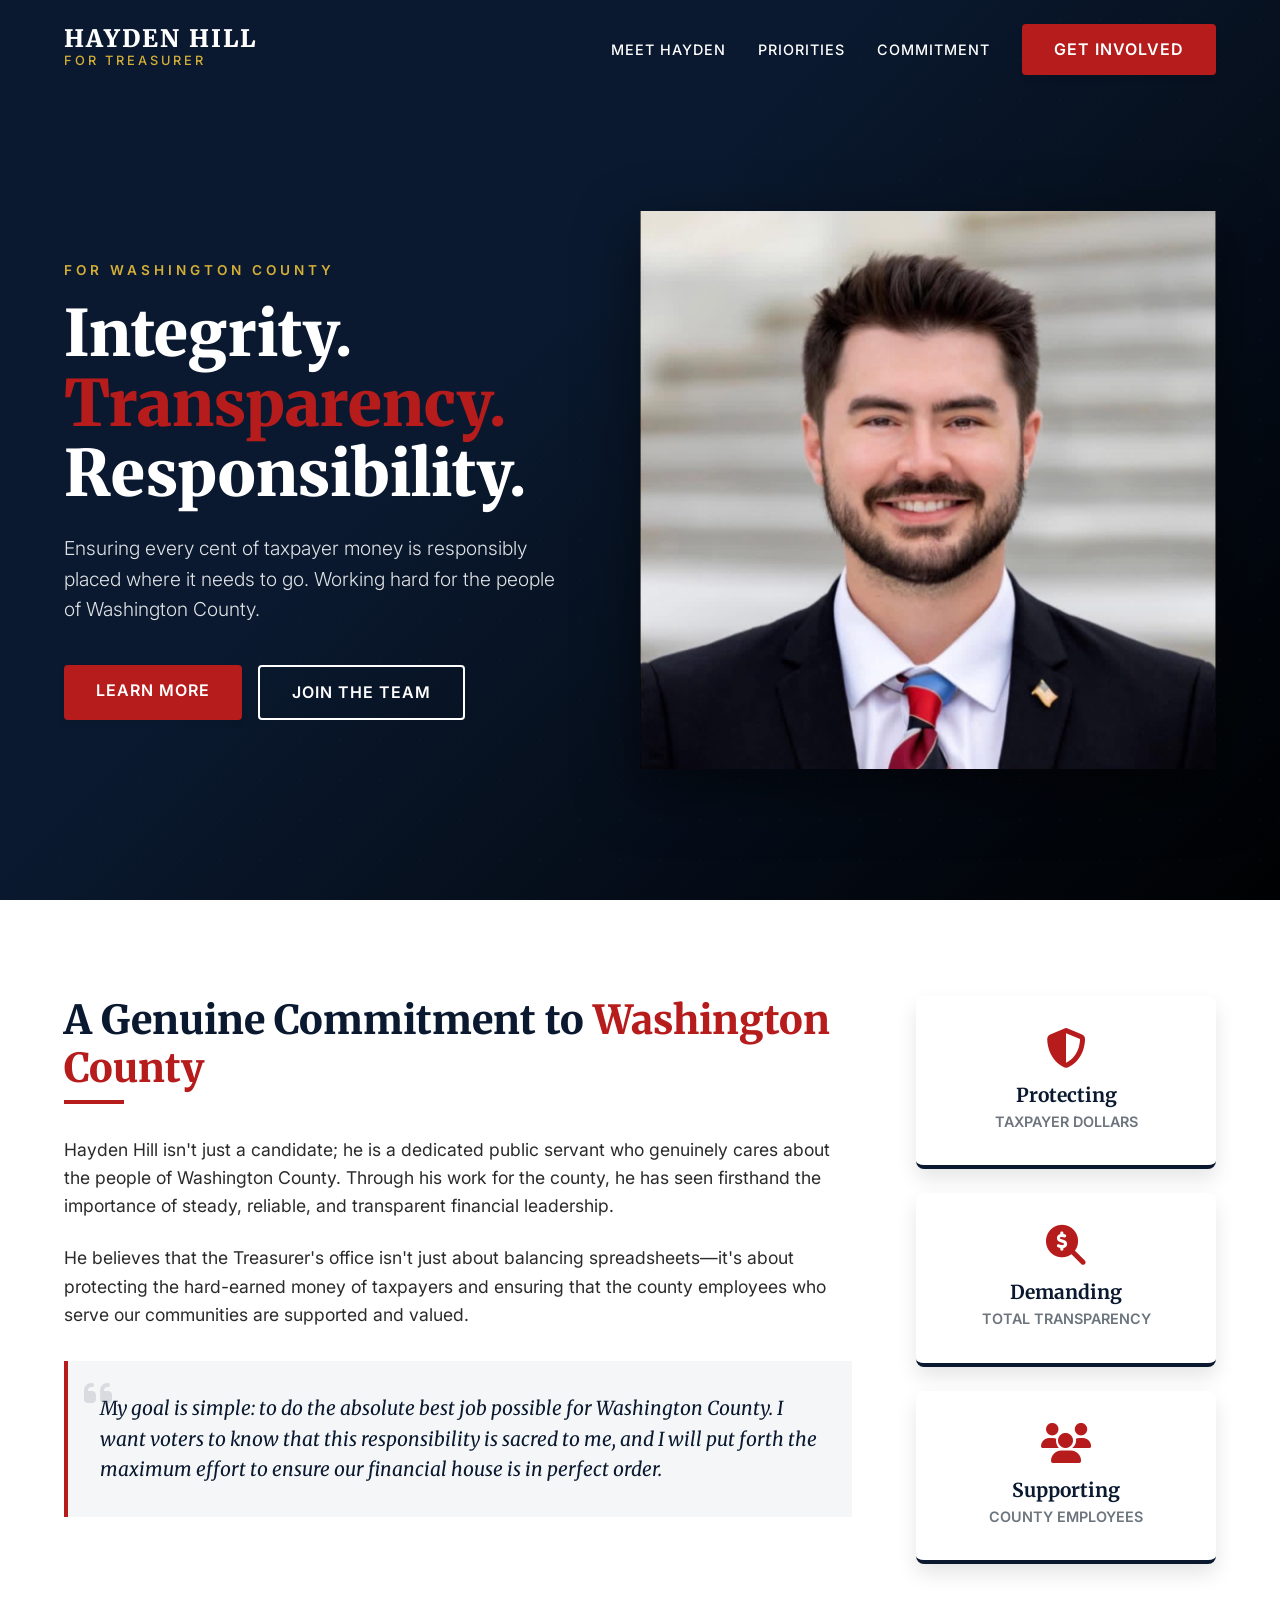
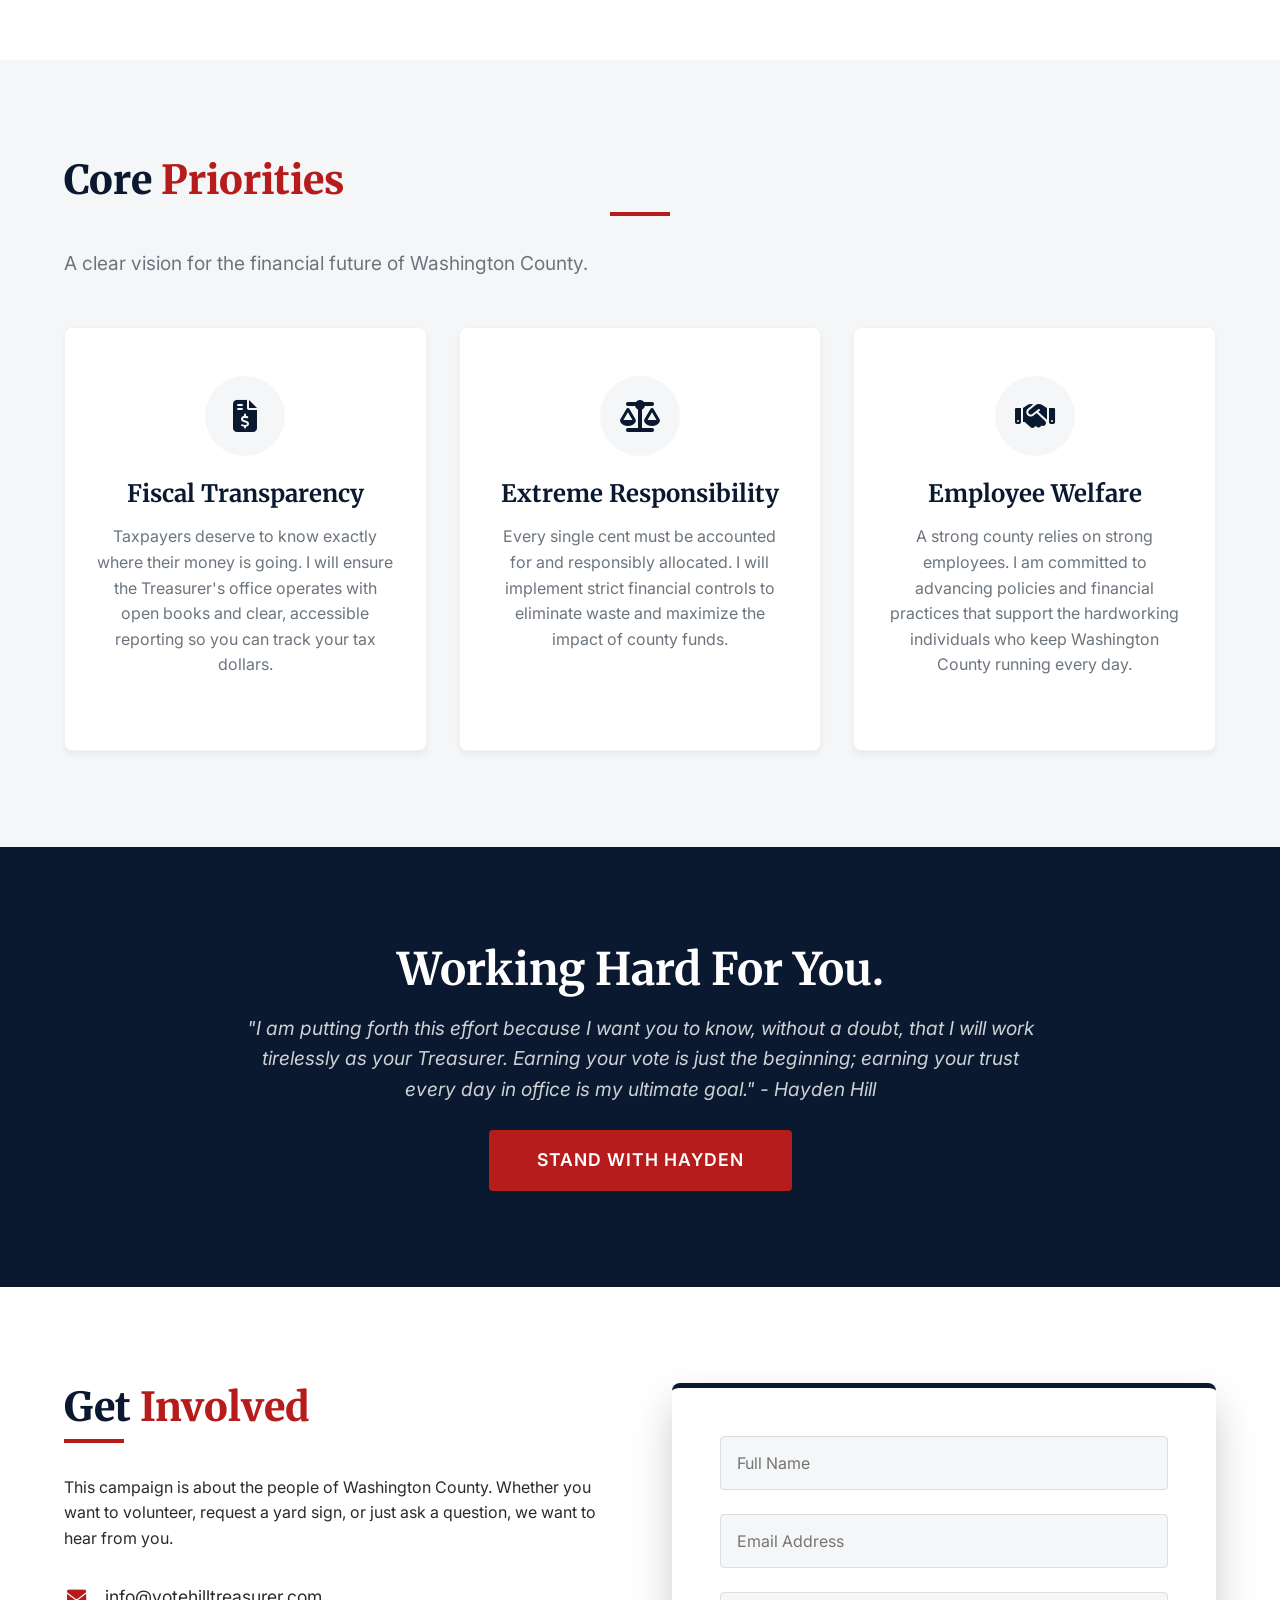
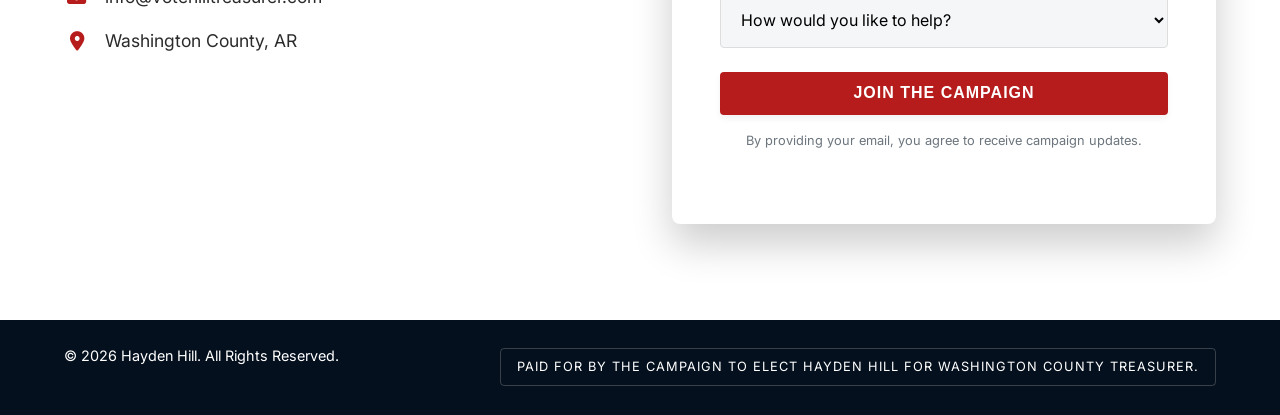
==== Website/index.html @ b83bb765 "Update contents and organize workspace" ====
<!DOCTYPE html>
<html lang="en">
<head>
    <meta charset="UTF-8">
    <meta name="viewport" content="width=device-width, initial-scale=1.0">
    <title>Hayden Hill | For Washington County Treasurer</title>
    <meta name="description" content="Hayden Hill for Washington County Arkansas Treasurer. Committed to Fiscal Transparency, Employee Welfare, and Taxpayer Responsibility.">
    
    <!-- Google Fonts -->
    <link rel="preconnect" href="https://fonts.googleapis.com">
    <link rel="preconnect" href="https://fonts.gstatic.com" crossorigin>
    <link href="https://fonts.googleapis.com/css2?family=Merriweather:wght@300;400;700;900&family=Inter:wght@300;400;500;600;700&display=swap" rel="stylesheet">
    
    <!-- Font Awesome for Icons -->
    <link rel="stylesheet" href="https://cdnjs.cloudflare.com/ajax/libs/font-awesome/6.4.0/css/all.min.css">
    
    <link rel="stylesheet" href="style.css">
</head>
<body>

    <!-- Preloader -->
    <div class="preloader">
        <div class="spinner"></div>
    </div>

    <!-- Navigation -->
    <nav id="navbar">
        <div class="container nav-container">
            <a href="#" class="logo">
                <span class="logo-name">HAYDEN HILL</span>
                <span class="logo-title">FOR TREASURER</span>
            </a>
            <div class="hamburger">
                <i class="fas fa-bars"></i>
            </div>
            <ul class="nav-links">
                <li><a href="#about" class="nav-link">Meet Hayden</a></li>
                <li><a href="#priorities" class="nav-link">Priorities</a></li>
                <li><a href="#commitment" class="nav-link">Commitment</a></li>
                <li><a href="#contact" class="btn btn-primary nav-btn">Get Involved</a></li>
            </ul>
        </div>
    </nav>

    <!-- Hero Section -->
    <header id="hero">
        <div class="hero-overlay"></div>
        <div class="container hero-container">
            <div class="hero-content" data-animate="fade-up">
                <p class="hero-subtitle">FOR WASHINGTON COUNTY</p>
                <h1 class="hero-title">Integrity.<br><span class="highlight">Transparency.</span><br>Responsibility.</h1>
                <p class="hero-text">Ensuring every cent of taxpayer money is responsibly placed where it needs to go. Working hard for the people of Washington County.</p>
                <div class="hero-buttons">
                    <a href="#about" class="btn btn-primary">Learn More</a>
                    <a href="#contact" class="btn btn-outline">Join the Team</a>
                </div>
            </div>
            <div class="hero-image-container" data-animate="fade-left">
                <div class="image-accent"></div>
                <img src="HeroShot.JPG" alt="Hayden Hill" class="hero-image">
            </div>
        </div>
    </header>

    <!-- About Section -->
    <section id="about" class="section">
        <div class="container about-container">
            <div class="about-text" data-animate="fade-right">
                <h2 class="section-title">A Genuine Commitment to <span class="highlight-red">Washington County</span></h2>
                <div class="title-underline"></div>
                <p>Hayden Hill isn't just a candidate; he is a dedicated public servant who genuinely cares about the people of Washington County. Through his work for the county, he has seen firsthand the importance of steady, reliable, and transparent financial leadership.</p>
                <p>He believes that the Treasurer's office isn't just about balancing spreadsheets—it's about protecting the hard-earned money of taxpayers and ensuring that the county employees who serve our communities are supported and valued.</p>
                <div class="about-quote">
                    <i class="fas fa-quote-left"></i>
                    <blockquote>My goal is simple: to do the absolute best job possible for Washington County. I want voters to know that this responsibility is sacred to me, and I will put forth the maximum effort to ensure our financial house is in perfect order.</blockquote>
                </div>
            </div>
            <div class="about-stats" data-animate="fade-up">
                <div class="stat-box">
                    <i class="fas fa-shield-alt"></i>
                    <h3>Protecting</h3>
                    <p>Taxpayer Dollars</p>
                </div>
                <div class="stat-box">
                    <i class="fas fa-search-dollar"></i>
                    <h3>Demanding</h3>
                    <p>Total Transparency</p>
                </div>
                <div class="stat-box">
                    <i class="fas fa-users"></i>
                    <h3>Supporting</h3>
                    <p>County Employees</p>
                </div>
            </div>
        </div>
    </section>

    <!-- Priorities Section -->
    <section id="priorities" class="section bg-light">
        <div class="container">
            <div class="section-header" data-animate="fade-up">
                <h2 class="section-title">Core <span class="highlight-red">Priorities</span></h2>
                <div class="title-underline center"></div>
                <p class="section-subtitle">A clear vision for the financial future of Washington County.</p>
            </div>
            
            <div class="cards-container">
                <div class="card" data-animate="fade-up" data-delay="0.1s">
                    <div class="card-icon">
                        <i class="fas fa-file-invoice-dollar"></i>
                    </div>
                    <h3>Fiscal Transparency</h3>
                    <p>Taxpayers deserve to know exactly where their money is going. I will ensure the Treasurer's office operates with open books and clear, accessible reporting so you can track your tax dollars.</p>
                </div>
                
                <div class="card" data-animate="fade-up" data-delay="0.2s">
                    <div class="card-icon">
                        <i class="fas fa-balance-scale"></i>
                    </div>
                    <h3>Extreme Responsibility</h3>
                    <p>Every single cent must be accounted for and responsibly allocated. I will implement strict financial controls to eliminate waste and maximize the impact of county funds.</p>
                </div>
                
                <div class="card" data-animate="fade-up" data-delay="0.3s">
                    <div class="card-icon">
                        <i class="fas fa-handshake"></i>
                    </div>
                    <h3>Employee Welfare</h3>
                    <p>A strong county relies on strong employees. I am committed to advancing policies and financial practices that support the hardworking individuals who keep Washington County running every day.</p>
                </div>
            </div>
        </div>
    </section>

    <!-- Commitment CTA Section -->
    <section id="commitment" class="section bg-dark">
        <div class="container text-center" data-animate="fade-up">
            <h2 class="title-white">Working Hard For You.</h2>
            <p class="text-white-light max-w-800">"I am putting forth this effort because I want you to know, without a doubt, that I will work tirelessly as your Treasurer. Earning your vote is just the beginning; earning your trust every day in office is my ultimate goal." - Hayden Hill</p>
            <br>
            <a href="#contact" class="btn btn-primary btn-large">Stand With Hayden</a>
        </div>
    </section>

    <!-- Contact/Get Involved Section -->
    <section id="contact" class="section">
        <div class="container contact-container">
            <div class="contact-info" data-animate="fade-right">
                <h2 class="section-title">Get <span class="highlight-red">Involved</span></h2>
                <div class="title-underline"></div>
                <p>This campaign is about the people of Washington County. Whether you want to volunteer, request a yard sign, or just ask a question, we want to hear from you.</p>
                
                <div class="contact-details">
                    <div class="contact-item">
                        <i class="fas fa-envelope"></i>
                        <span>info@votehilltreasurer.com</span>
                    </div>
                    <div class="contact-item">
                        <i class="fas fa-map-marker-alt"></i>
                        <span>Washington County, AR</span>
                    </div>
                </div>
                

            </div>
            
            <div class="contact-form-container" data-animate="fade-left">
                <form class="contact-form">
                    <div class="form-group">
                        <input type="text" id="name" placeholder="Full Name" required>
                    </div>
                    <div class="form-group">
                        <input type="email" id="email" placeholder="Email Address" required>
                    </div>
                    <div class="form-group">
                        <select id="interest" required>
                            <option value="" disabled selected>How would you like to help?</option>
                            <option value="volunteer">I want to volunteer</option>
                            <option value="yardsign">I want a yard sign</option>
                            <option value="updates">Just send me updates</option>
                            <option value="other">Other</option>
                        </select>
                    </div>
                    <button type="submit" class="btn btn-primary btn-block">Join the Campaign</button>
                    <p class="form-disclaimer">By providing your email, you agree to receive campaign updates.</p>
                </form>
            </div>
        </div>
    </section>

    <!-- Footer -->
    <footer>
        <div class="footer-bottom">
            <div class="container footer-flex">
                <p>&copy; 2026 Hayden Hill. All Rights Reserved.</p>
                <div class="paid-for">
                    Paid for by the campaign to elect Hayden Hill for Washington County Treasurer.
                </div>
            </div>
        </div>
    </footer>

    <script src="script.js"></script>
</body>
</html>
---- Website/style.css ----
/* ---- CSS VARIABLES ---- */
:root {
    --primary-blue: #0A192F;
    --primary-blue-light: #153C6E;
    --primary-red: #B71C1C;
    --primary-red-light: #D32F2F;
    --accent-gold: #D4AF37;
    
    --text-dark: #2B2B2B;
    --text-light: #F8F9FA;
    --text-muted: #6C757D;
    
    --bg-white: #FFFFFF;
    --bg-light: #F4F6F8;
    --bg-dark: #0A192F;
    
    --font-heading: 'Merriweather', serif;
    --font-body: 'Inter', sans-serif;
    
    --transition: all 0.3s cubic-bezier(0.25, 0.8, 0.25, 1);
    --shadow-sm: 0 4px 6px rgba(0, 0, 0, 0.05);
    --shadow-md: 0 10px 20px rgba(0, 0, 0, 0.1);
    --shadow-lg: 0 20px 40px rgba(0, 0, 0, 0.2);
}

/* ---- RESET & GLOBAL ---- */
* {
    margin: 0;
    padding: 0;
    box-sizing: border-box;
}

html {
    scroll-behavior: smooth;
    font-size: 16px;
}

body {
    font-family: var(--font-body);
    font-weight: 400;
    color: var(--text-dark);
    line-height: 1.6;
    background-color: var(--bg-white);
    overflow-x: hidden;
}

h1, h2, h3, h4, h5, h6 {
    font-family: var(--font-heading);
    color: var(--primary-blue);
    line-height: 1.2;
    margin-bottom: 1rem;
}

p {
    margin-bottom: 1.5rem;
}

a {
    text-decoration: none;
    color: var(--primary-blue);
    transition: var(--transition);
}

ul {
    list-style: none;
}

/* ---- UTILITIES ---- */
.container {
    width: 90%;
    max-width: 1200px;
    margin: 0 auto;
}

.section {
    padding: 6rem 0;
}

.text-center {
    text-align: center;
}

.bg-light {
    background-color: var(--bg-light);
}

.bg-dark {
    background-color: var(--bg-dark);
    color: var(--text-light);
}

.bg-dark h2 {
    color: var(--text-light);
}

.highlight {
    color: var(--primary-red);
}

.highlight-red {
    color: var(--primary-red);
}

.title-white {
    color: var(--bg-white) !important;
    font-size: 2.8rem;
}

.text-white-light {
    color: rgba(255, 255, 255, 0.8);
    font-size: 1.2rem;
    font-style: italic;
    margin: 0 auto;
}

.max-w-800 {
    max-width: 800px;
}

.section-title {
    font-size: 2.5rem;
    font-weight: 800;
    margin-bottom: 0.5rem;
    position: relative;
    display: inline-block;
}

.section-subtitle {
    font-size: 1.2rem;
    color: var(--text-muted);
    margin-bottom: 3rem;
}

.title-underline {
    height: 4px;
    width: 60px;
    background-color: var(--primary-red);
    margin-bottom: 2rem;
}

.title-underline.center {
    margin: 0 auto 2rem auto;
}

/* ---- BUTTONS ---- */
.btn {
    display: inline-block;
    padding: 0.8rem 2rem;
    border-radius: 4px;
    font-weight: 600;
    font-size: 1rem;
    text-transform: uppercase;
    letter-spacing: 1px;
    cursor: pointer;
    border: none;
    transition: var(--transition);
}

.btn-primary {
    background-color: var(--primary-red);
    color: var(--bg-white);
    box-shadow: var(--shadow-sm);
}

.btn-primary:hover {
    background-color: var(--primary-red-light);
    transform: translateY(-2px);
    box-shadow: var(--shadow-md);
    color: var(--bg-white);
}

.btn-outline {
    background-color: transparent;
    color: var(--bg-white);
    border: 2px solid var(--bg-white);
}

.btn-outline:hover {
    background-color: var(--bg-white);
    color: var(--primary-blue);
}

.btn-large {
    padding: 1rem 3rem;
    font-size: 1.1rem;
}

.btn-block {
    display: block;
    width: 100%;
}

/* ---- PRELOADER ---- */
.preloader {
    position: fixed;
    top: 0;
    left: 0;
    width: 100%;
    height: 100%;
    background-color: var(--bg-white);
    display: flex;
    justify-content: center;
    align-items: center;
    z-index: 9999;
    transition: opacity 0.5s ease;
}

.spinner {
    width: 50px;
    height: 50px;
    border: 5px solid var(--bg-light);
    border-top-color: var(--primary-red);
    border-radius: 50%;
    animation: spin 1s linear infinite;
}

@keyframes spin {
    to { transform: rotate(360deg); }
}

/* ---- NAVIGATION ---- */
nav {
    position: fixed;
    top: 0;
    left: 0;
    width: 100%;
    z-index: 1000;
    padding: 1.5rem 0;
    transition: var(--transition);
}

nav.scrolled {
    background-color: rgba(255, 255, 255, 0.95);
    backdrop-filter: blur(10px);
    padding: 0.8rem 0;
    box-shadow: var(--shadow-sm);
}

.nav-container {
    display: flex;
    justify-content: space-between;
    align-items: center;
}

.logo {
    display: flex;
    flex-direction: column;
    z-index: 1001;
}

.logo-name {
    font-family: var(--font-heading);
    font-weight: 900;
    font-size: 1.5rem;
    color: var(--bg-white);
    letter-spacing: 2px;
    line-height: 1;
    transition: var(--transition);
}

.logo-title {
    font-family: var(--font-body);
    font-size: 0.8rem;
    font-weight: 500;
    color: var(--accent-gold);
    letter-spacing: 3px;
    text-transform: uppercase;
    transition: var(--transition);
}

nav.scrolled .logo-name { color: var(--primary-blue); }
nav.scrolled .logo-title { color: var(--primary-red); }

.nav-links {
    display: flex;
    align-items: center;
    gap: 2rem;
}

.nav-link {
    color: var(--bg-white);
    font-weight: 500;
    text-transform: uppercase;
    font-size: 0.9rem;
    letter-spacing: 1px;
    position: relative;
}

.nav-link::after {
    content: '';
    position: absolute;
    width: 0;
    height: 2px;
    bottom: -5px;
    left: 0;
    background-color: var(--accent-gold);
    transition: var(--transition);
}

.nav-link:hover::after { width: 100%; }

nav.scrolled .nav-link { color: var(--text-dark); }
nav.scrolled .nav-link::after { background-color: var(--primary-red); }
nav.scrolled .nav-link:hover { color: var(--primary-red); }

.hamburger {
    display: none;
    cursor: pointer;
    font-size: 1.5rem;
    color: var(--bg-white);
    z-index: 1001;
}

nav.scrolled .hamburger { color: var(--primary-blue); }

/* ---- HERO SECTION ---- */
#hero {
    height: 100vh;
    min-height: 600px;
    background-color: var(--primary-blue);
    position: relative;
    overflow: hidden;
    display: flex;
    align-items: center;
}

.hero-overlay {
    position: absolute;
    top: 0;
    left: 0;
    width: 100%;
    height: 100%;
    background: linear-gradient(135deg, var(--primary-blue) 40%, #000000 100%);
    opacity: 0.95;
    z-index: 1;
}

/* Subtle background pattern/texture */
.hero-overlay::after {
    content: '';
    position: absolute;
    top: 0;
    left: 0;
    width: 100%;
    height: 100%;
    background-image: radial-gradient(var(--primary-blue-light) 1px, transparent 1px);
    background-size: 40px 40px;
    opacity: 0.1;
}

.hero-container {
    position: relative;
    z-index: 2;
    display: flex;
    align-items: center;
    justify-content: space-between;
    height: 100%;
    padding-top: 80px;
}

.hero-content {
    flex: 1;
    max-width: 600px;
}

.hero-subtitle {
    color: var(--accent-gold);
    font-weight: 600;
    letter-spacing: 4px;
    font-size: 0.85rem;
    margin-bottom: 1rem;
    text-transform: uppercase;
}

.hero-title {
    color: var(--bg-white);
    font-size: 4rem;
    font-weight: 900;
    line-height: 1.1;
    margin-bottom: 1.5rem;
}

.hero-text {
    color: var(--text-light);
    font-size: 1.2rem;
    font-weight: 300;
    margin-bottom: 2.5rem;
    max-width: 500px;
    opacity: 0.9;
}

.hero-buttons {
    display: flex;
    gap: 1rem;
}

.hero-image-container {
    flex: 1;
    display: flex;
    justify-content: flex-end;
    position: relative;
}

.hero-image {
    max-width: 100%;
    height: auto;
    max-height: 80vh;
    object-fit: contain;
    filter: drop-shadow(0 20px 30px rgba(0,0,0,0.5));
    position: relative;
    z-index: 2;
}

.image-accent {
    position: absolute;
    bottom: 5%;
    right: 5%;
    width: 80%;
    height: 80%;
    background-color: var(--primary-red);
    z-index: 1;
    border-radius: 4px;
    transform: rotate(5deg);
    opacity: 0.8;
}

/* ---- ABOUT SECTION & STATS ---- */
.about-container {
    display: flex;
    flex-wrap: wrap;
    align-items: flex-start;
    gap: 4rem;
}

.about-text {
    flex: 1;
    min-width: 300px;
}

.about-text p {
    font-size: 1.1rem;
    color: var(--text-dark);
}

.about-quote {
    margin-top: 2rem;
    padding: 2rem;
    background-color: var(--bg-light);
    border-left: 4px solid var(--primary-red);
    position: relative;
}

.about-quote i {
    position: absolute;
    top: 1rem;
    left: 1rem;
    font-size: 2rem;
    color: var(--text-muted);
    opacity: 0.2;
}

.about-quote blockquote {
    font-family: var(--font-heading);
    font-size: 1.2rem;
    font-style: italic;
    color: var(--primary-blue);
    line-height: 1.6;
}

.about-stats {
    flex: 0 0 300px;
    display: flex;
    flex-direction: column;
    gap: 1.5rem;
}

.stat-box {
    background: var(--bg-white);
    padding: 2rem;
    border-radius: 8px;
    box-shadow: var(--shadow-md);
    text-align: center;
    border-bottom: 4px solid var(--primary-blue);
    transition: var(--transition);
}

.stat-box:hover {
    transform: translateY(-5px);
    box-shadow: var(--shadow-lg);
    border-bottom-color: var(--primary-red);
}

.stat-box i {
    font-size: 2.5rem;
    color: var(--primary-red);
    margin-bottom: 1rem;
}

.stat-box h3 {
    font-size: 1.2rem;
    margin-bottom: 0.2rem;
}

.stat-box p {
    margin: 0;
    color: var(--text-muted);
    font-size: 0.9rem;
    text-transform: uppercase;
    font-weight: 600;
}

/* ---- PRIORITIES SECTION ---- */
.cards-container {
    display: grid;
    grid-template-columns: repeat(auto-fit, minmax(300px, 1fr));
    gap: 2rem;
}

.card {
    background-color: var(--bg-white);
    padding: 3rem 2rem;
    border-radius: 8px;
    box-shadow: var(--shadow-sm);
    text-align: center;
    transition: var(--transition);
    border: 1px solid rgba(0,0,0,0.05);
}

.card:hover {
    transform: translateY(-10px);
    box-shadow: var(--shadow-lg);
}

.card-icon {
    width: 80px;
    height: 80px;
    background-color: var(--bg-light);
    border-radius: 50%;
    display: flex;
    justify-content: center;
    align-items: center;
    margin: 0 auto 1.5rem auto;
    transition: var(--transition);
}

.card:hover .card-icon {
    background-color: var(--primary-blue);
}

.card-icon i {
    font-size: 2rem;
    color: var(--primary-blue);
    transition: var(--transition);
}

.card:hover .card-icon i {
    color: var(--bg-white);
}

.card h3 {
    font-size: 1.5rem;
    margin-bottom: 1rem;
}

.card p {
    color: var(--text-muted);
}

/* ---- CONTACT SECTION ---- */
.contact-container {
    display: flex;
    flex-wrap: wrap;
    gap: 4rem;
}

.contact-info, .contact-form-container {
    flex: 1;
    min-width: 300px;
}

.contact-details {
    margin: 2rem 0;
}

.contact-item {
    display: flex;
    align-items: center;
    gap: 1rem;
    margin-bottom: 1rem;
    font-size: 1.1rem;
    color: var(--text-dark);
}

.contact-item i {
    color: var(--primary-red);
    font-size: 1.2rem;
    width: 25px;
    text-align: center;
}

.social-links {
    display: flex;
    gap: 1rem;
    margin-top: 2rem;
}

.social-icon {
    display: flex;
    align-items: center;
    justify-content: center;
    width: 45px;
    height: 45px;
    background-color: var(--bg-light);
    color: var(--primary-blue);
    border-radius: 50%;
    font-size: 1.2rem;
    transition: var(--transition);
}

.social-icon:hover {
    background-color: var(--primary-red);
    color: var(--bg-white);
    transform: translateY(-3px);
}

/* FORM */
.contact-form {
    background-color: var(--bg-white);
    padding: 3rem;
    border-radius: 8px;
    box-shadow: var(--shadow-lg);
    border-top: 5px solid var(--primary-blue);
}

.form-group {
    margin-bottom: 1.5rem;
}

.form-group input, 
.form-group select {
    width: 100%;
    padding: 1rem;
    border: 1px solid #ddd;
    border-radius: 4px;
    font-family: var(--font-body);
    font-size: 1rem;
    transition: var(--transition);
    background-color: var(--bg-light);
}

.form-group input:focus,
.form-group select:focus {
    outline: none;
    border-color: var(--primary-blue);
    background-color: var(--bg-white);
    box-shadow: 0 0 0 3px rgba(10, 25, 47, 0.1);
}

.form-disclaimer {
    margin-top: 1rem;
    font-size: 0.8rem;
    color: var(--text-muted);
    text-align: center;
}

/* ---- FOOTER ---- */
footer {
    background-color: var(--primary-blue);
    color: var(--bg-white);
}

.footer-bottom {
    background-color: #05101E;
    padding: 1.5rem 0;
    font-size: 0.9rem;
}

.footer-flex {
    display: flex;
    justify-content: space-between;
    align-items: center;
    flex-wrap: wrap;
    gap: 1rem;
}

.paid-for {
    border: 1px solid rgba(255,255,255,0.2);
    padding: 0.5rem 1rem;
    border-radius: 4px;
    font-size: 0.8rem;
    letter-spacing: 1px;
    text-transform: uppercase;
}

/* ---- ANIMATIONS ---- */
[data-animate] {
    opacity: 0;
    transition: all 0.8s cubic-bezier(0.25, 0.8, 0.25, 1);
}

[data-animate="fade-up"] { transform: translateY(50px); }
[data-animate="fade-left"] { transform: translateX(50px); }
[data-animate="fade-right"] { transform: translateX(-50px); }

[data-animate].is-visible {
    opacity: 1;
    transform: translate(0);
}

/* ---- RESPONSIVE DESIGN ---- */
@media (max-width: 992px) {
    #hero {
        height: auto;
        min-height: 100vh;
    }
    
    .hero-title { font-size: 3rem; }
    .hero-container {
        flex-direction: column-reverse; /* Usually for mobile text on bottom, but we have text on top */
        padding-top: 220px; /* Increased further to keep picture away from top gold text */
        padding-bottom: 10rem; /* Increased padding to push buttons further away from white transition */
        text-align: center;
    }
    
    .hero-content {
        margin-top: 2rem;
        display: flex;
        flex-direction: column;
        align-items: center;
    }
    
    .hero-buttons {
        justify-content: center;
    }
    
    .image-accent { display: none; }
    
    .hero-image-container {
        justify-content: center;
        max-height: 40vh;
    }
}

@media (max-width: 768px) {
    .hamburger { display: block; }
    
    .nav-links {
        position: fixed;
        top: 0;
        right: -100%;
        height: 100vh;
        width: 250px;
        background-color: var(--primary-blue);
        flex-direction: column;
        padding-top: 80px;
        transition: 0.4s;
        box-shadow: -5px 0 15px rgba(0,0,0,0.2);
    }
    
    .nav-links.active { right: 0; }
    
    .nav-link { color: var(--bg-white) !important; }
    
    .about-stats {
        flex: 1 1 100%;
        flex-direction: row;
        flex-wrap: wrap;
    }
    
    .stat-box { flex: 1 1 200px; padding: 1.5rem; }
    
    .hero-title { font-size: 2.2rem; }
    .hero-text { font-size: 1rem; margin-bottom: 2rem; }
    
    .section-title { font-size: 2rem; }
    .section-subtitle { margin-bottom: 2rem; }
    
    .about-container, .contact-container { gap: 2.5rem; }
    
    .cards-container { grid-template-columns: 1fr; }
    
    .footer-flex {
        flex-direction: column;
        text-align: center;
    }
}

@media (max-width: 480px) {
    .section { padding: 4rem 0; }
    .hero-buttons {
        flex-direction: column;
        width: 100%;
    }
    .hero-buttons .btn { width: 100%; text-align: center; margin-bottom: 1rem; }
    .contact-form { padding: 1.5rem; }
}
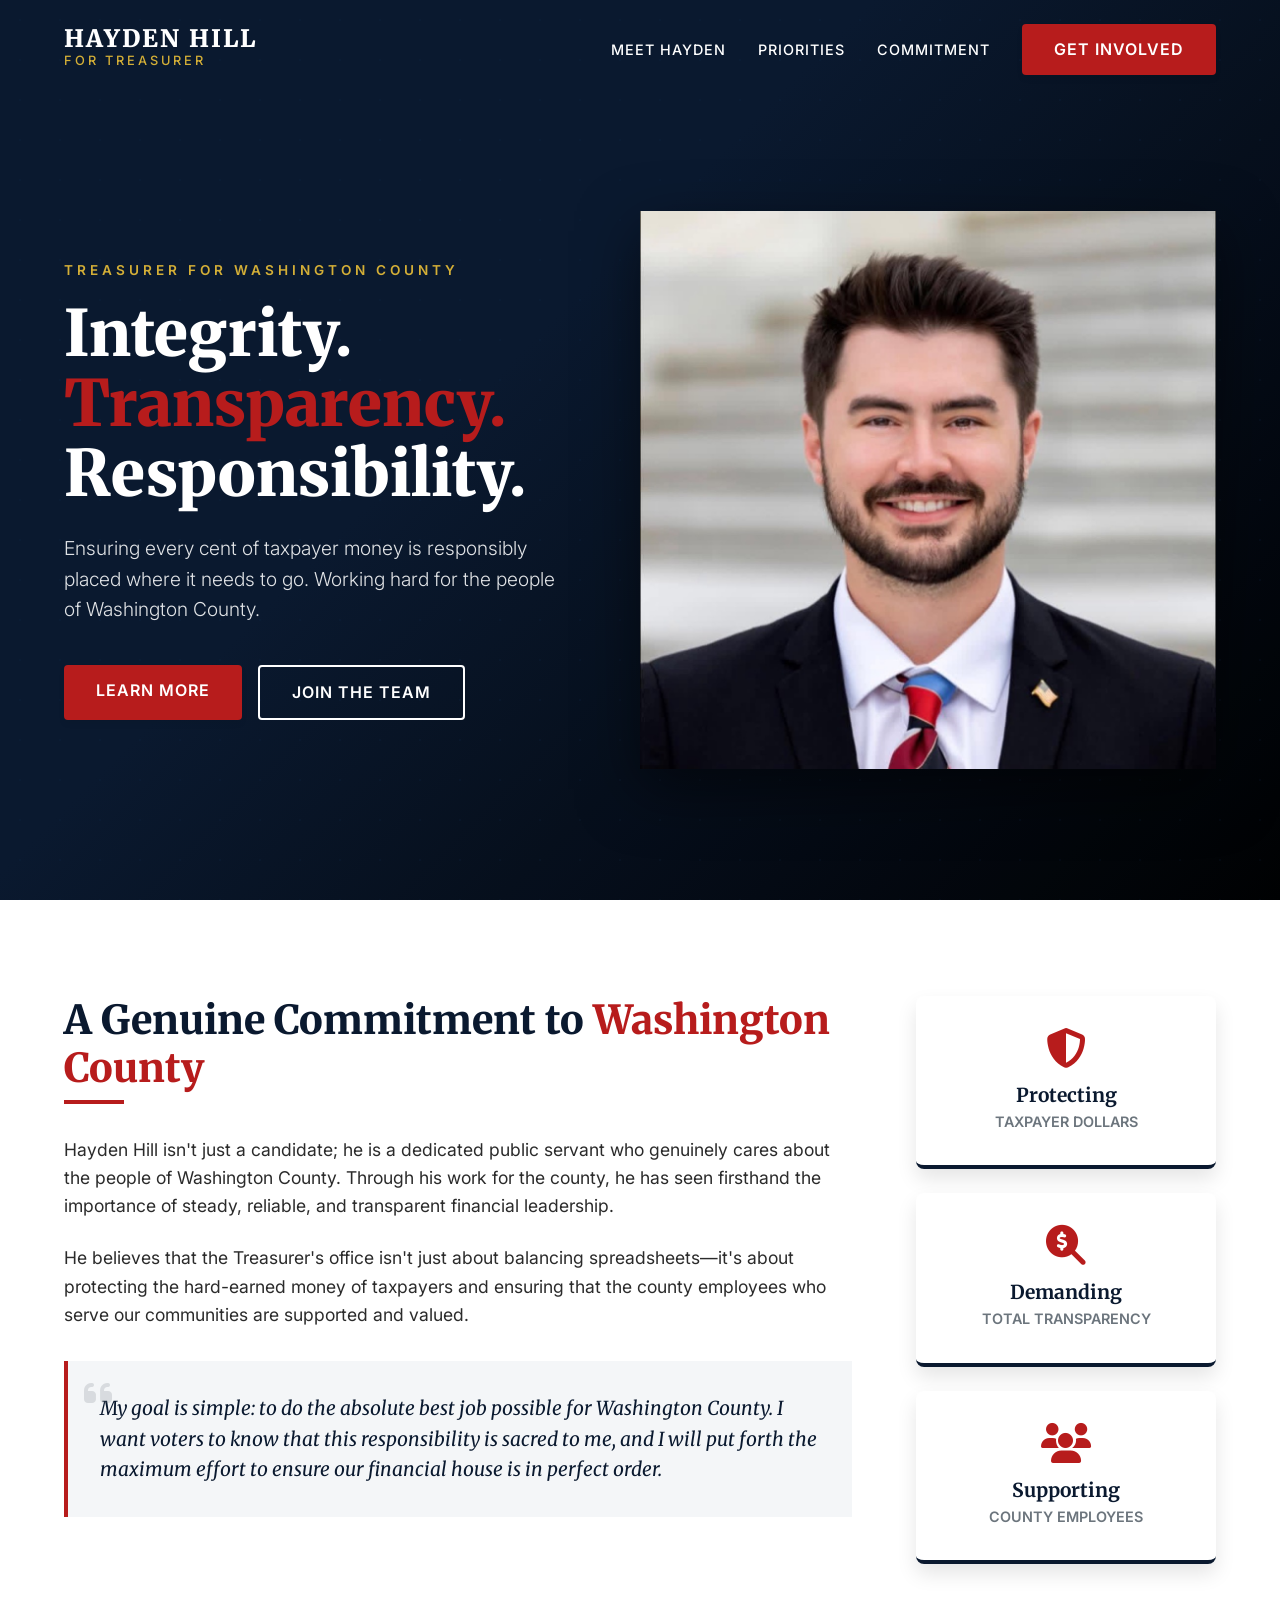
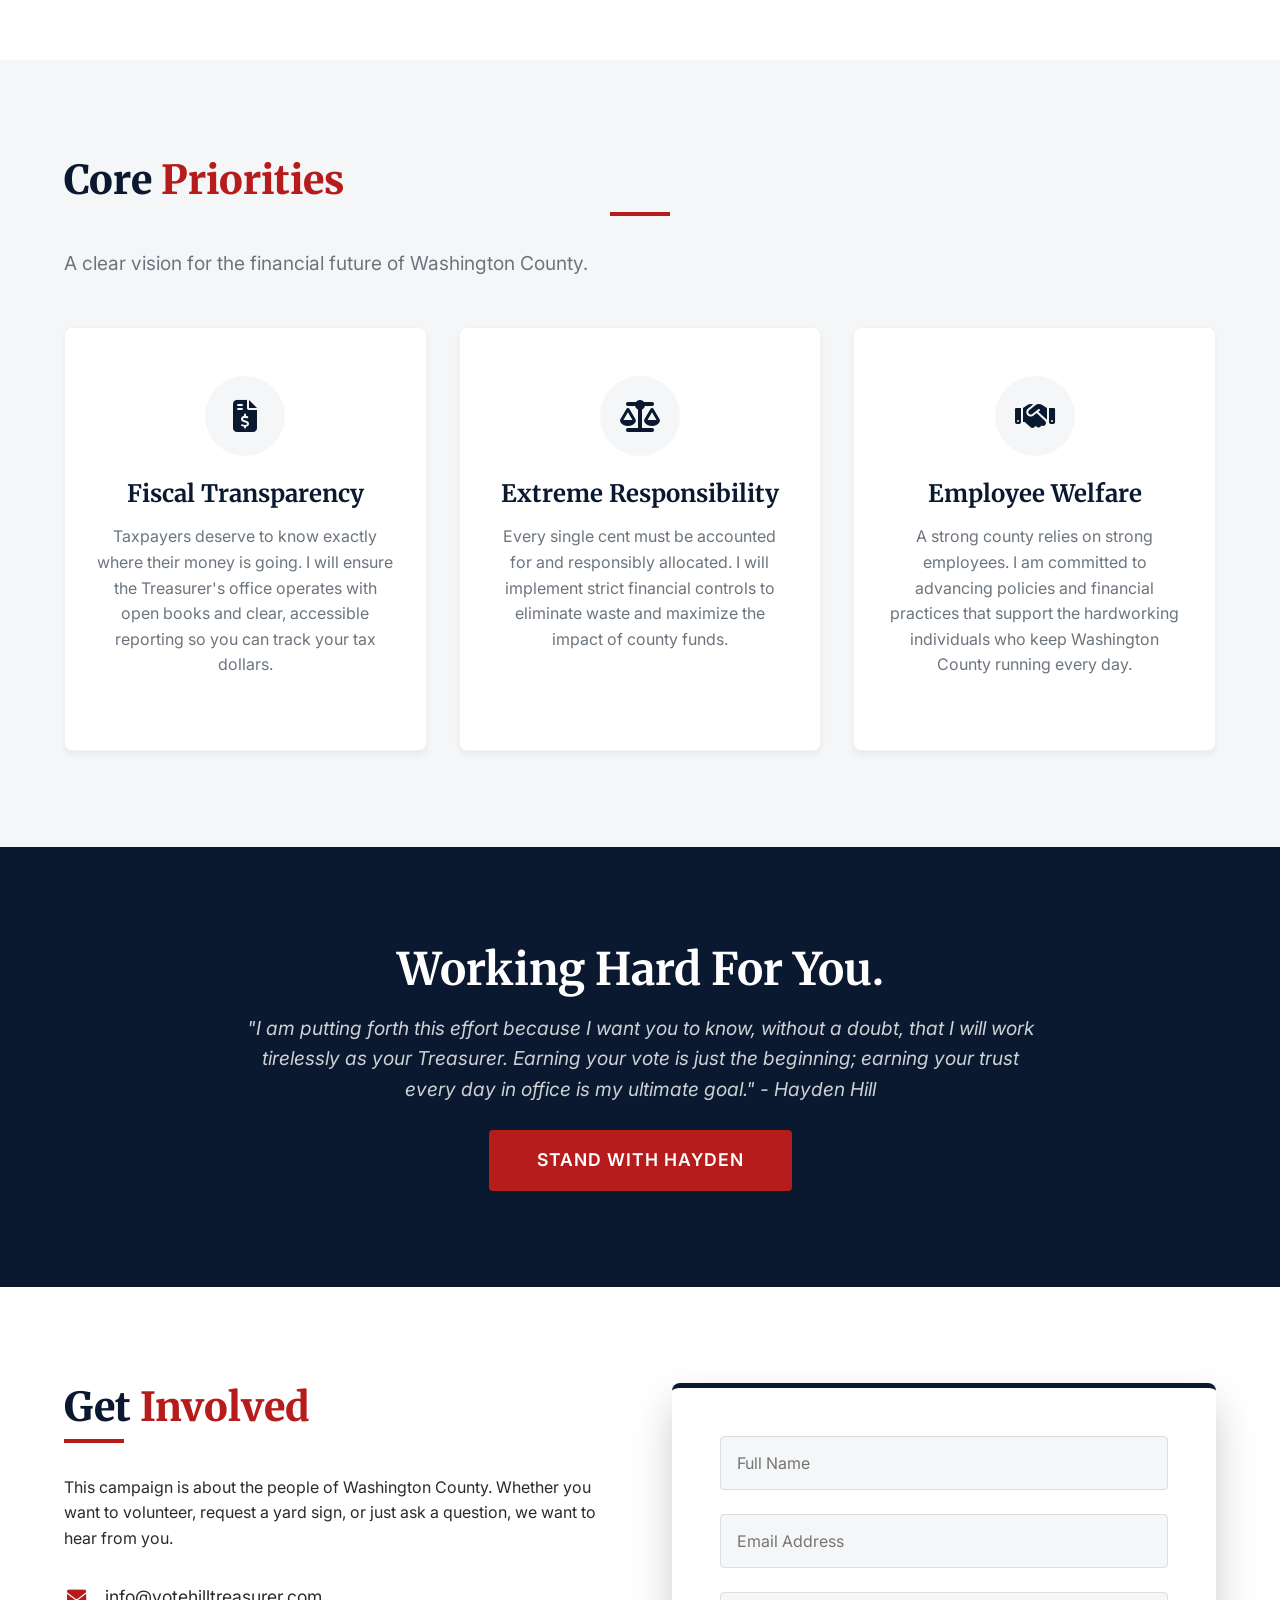
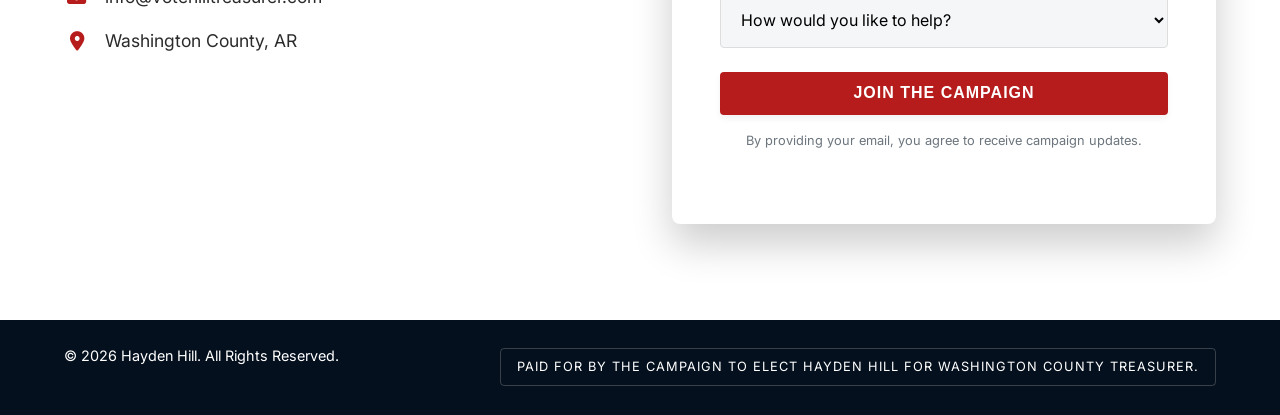
==== commit 82728e40: "Update hero subtitle to Treasurer" ====
--- a/Website/index.html
+++ b/Website/index.html
@@ -47,7 +47,7 @@
         <div class="hero-overlay"></div>
         <div class="container hero-container">
             <div class="hero-content" data-animate="fade-up">
-                <p class="hero-subtitle">FOR WASHINGTON COUNTY</p>
+                <p class="hero-subtitle">TREASURER FOR WASHINGTON COUNTY</p>
                 <h1 class="hero-title">Integrity.<br><span class="highlight">Transparency.</span><br>Responsibility.</h1>
                 <p class="hero-text">Ensuring every cent of taxpayer money is responsibly placed where it needs to go. Working hard for the people of Washington County.</p>
                 <div class="hero-buttons">
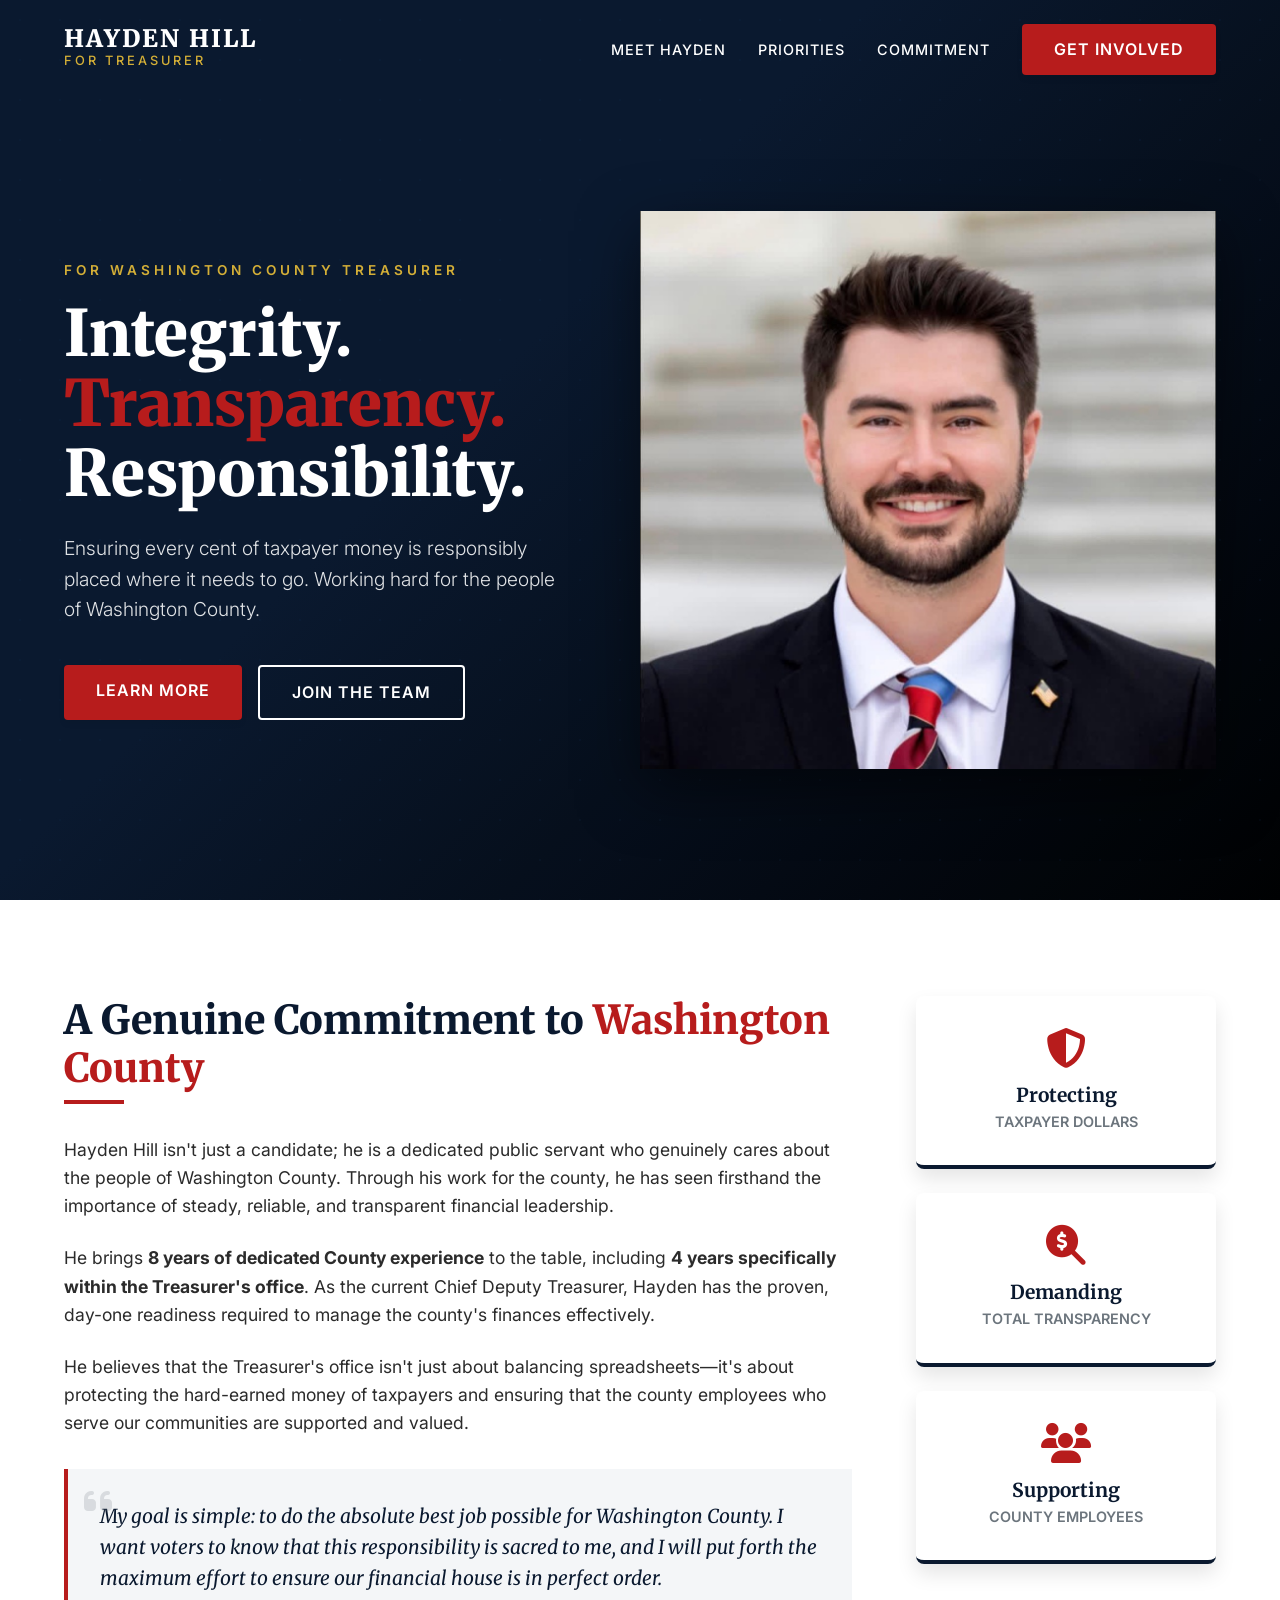
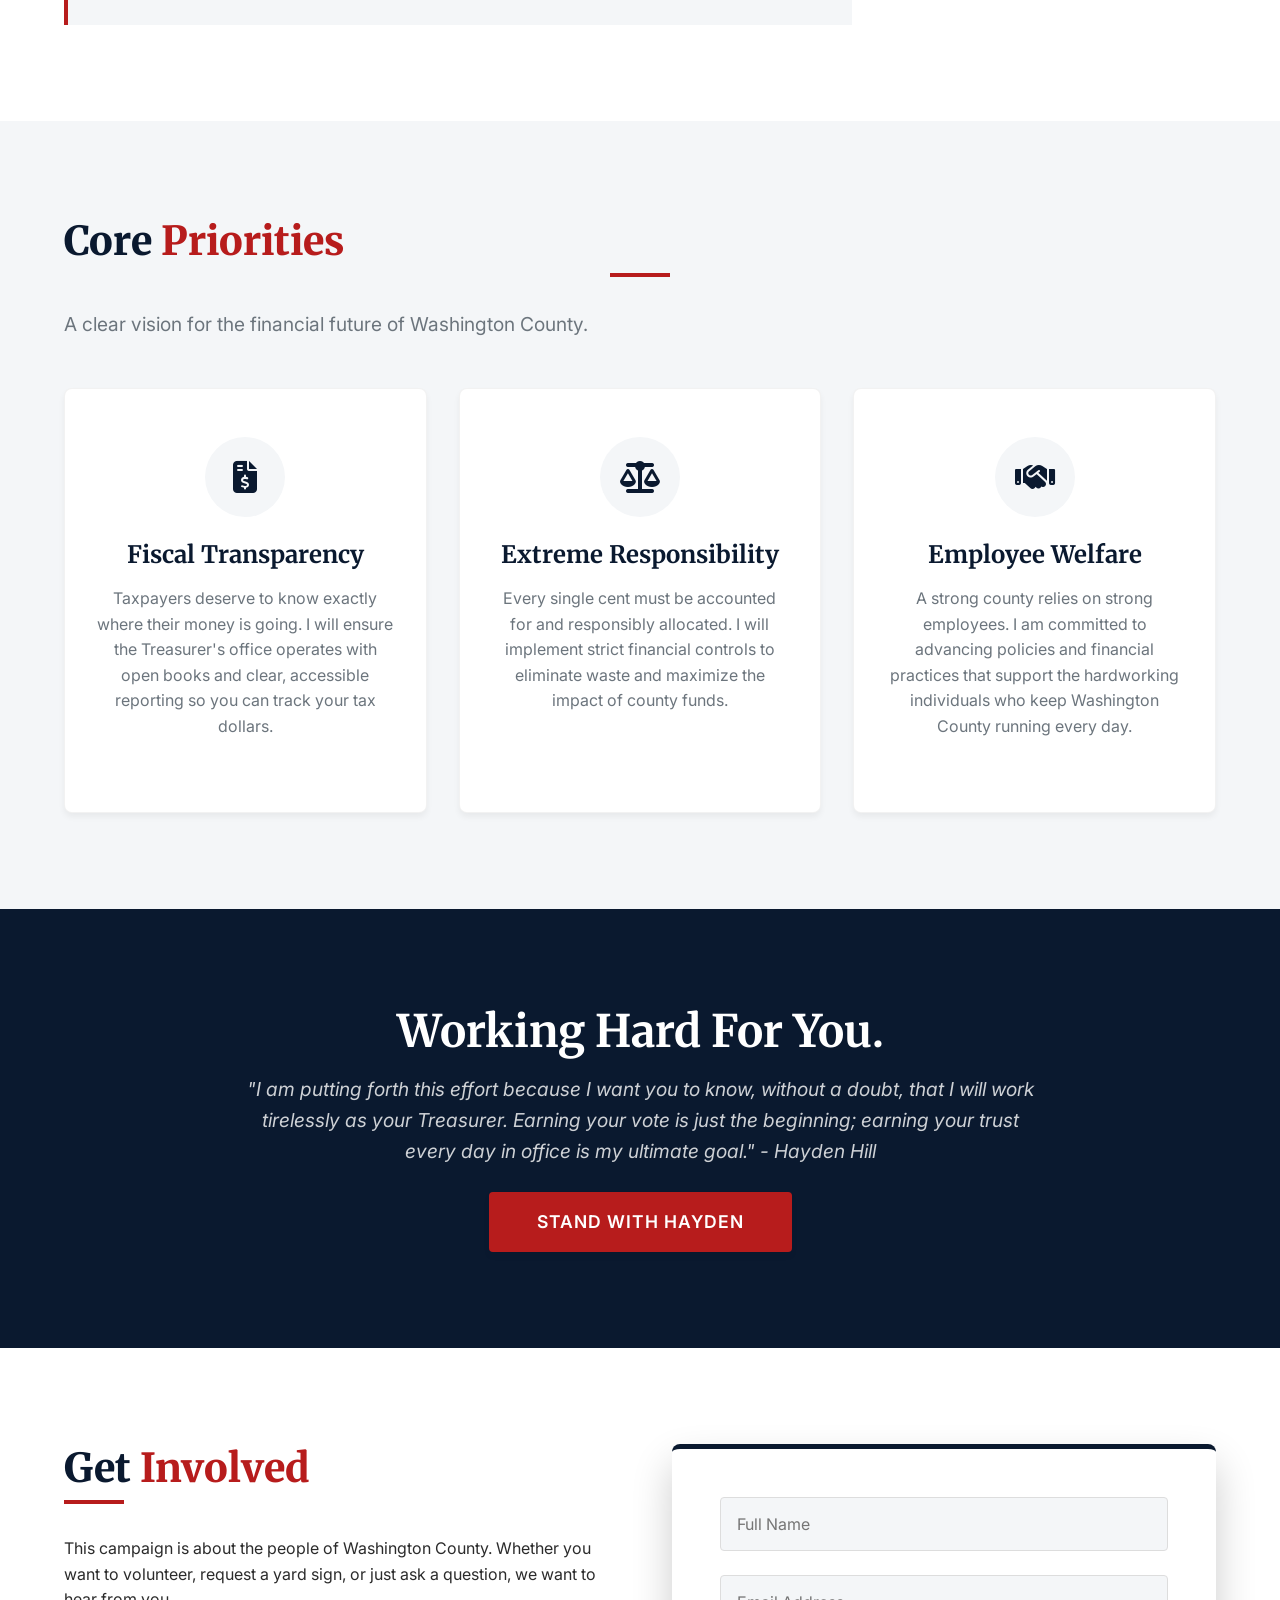
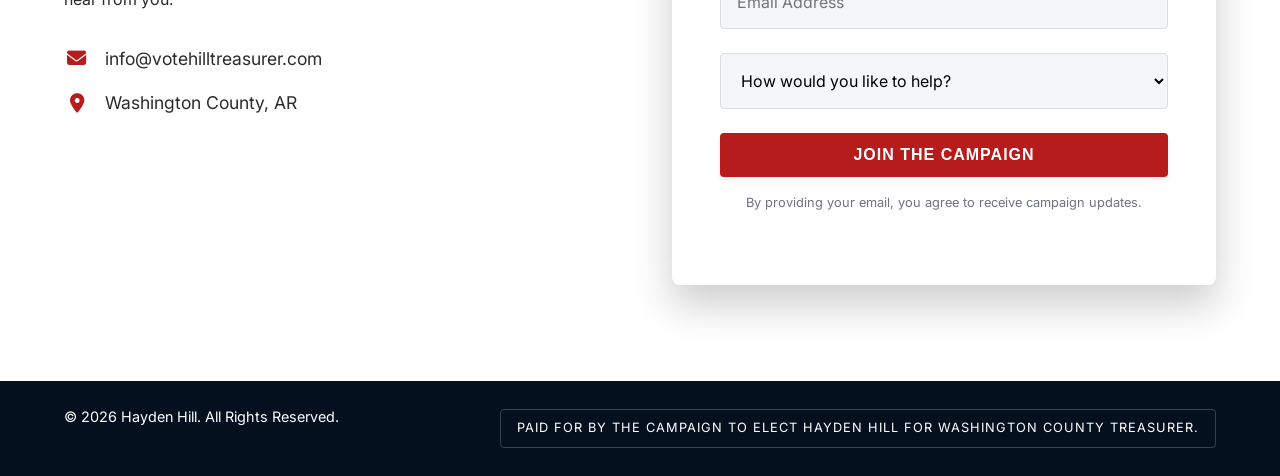
==== commit 37703e99: "Update title and add experience section to About" ====
--- a/Website/index.html
+++ b/Website/index.html
@@ -47,7 +47,7 @@
         <div class="hero-overlay"></div>
         <div class="container hero-container">
             <div class="hero-content" data-animate="fade-up">
-                <p class="hero-subtitle">TREASURER FOR WASHINGTON COUNTY</p>
+                <p class="hero-subtitle">FOR WASHINGTON COUNTY TREASURER</p>
                 <h1 class="hero-title">Integrity.<br><span class="highlight">Transparency.</span><br>Responsibility.</h1>
                 <p class="hero-text">Ensuring every cent of taxpayer money is responsibly placed where it needs to go. Working hard for the people of Washington County.</p>
                 <div class="hero-buttons">
@@ -69,6 +69,7 @@
                 <h2 class="section-title">A Genuine Commitment to <span class="highlight-red">Washington County</span></h2>
                 <div class="title-underline"></div>
                 <p>Hayden Hill isn't just a candidate; he is a dedicated public servant who genuinely cares about the people of Washington County. Through his work for the county, he has seen firsthand the importance of steady, reliable, and transparent financial leadership.</p>
+                <p>He brings <strong>8 years of dedicated County experience</strong> to the table, including <strong>4 years specifically within the Treasurer's office</strong>. As the current Chief Deputy Treasurer, Hayden has the proven, day-one readiness required to manage the county's finances effectively.</p>
                 <p>He believes that the Treasurer's office isn't just about balancing spreadsheets—it's about protecting the hard-earned money of taxpayers and ensuring that the county employees who serve our communities are supported and valued.</p>
                 <div class="about-quote">
                     <i class="fas fa-quote-left"></i>
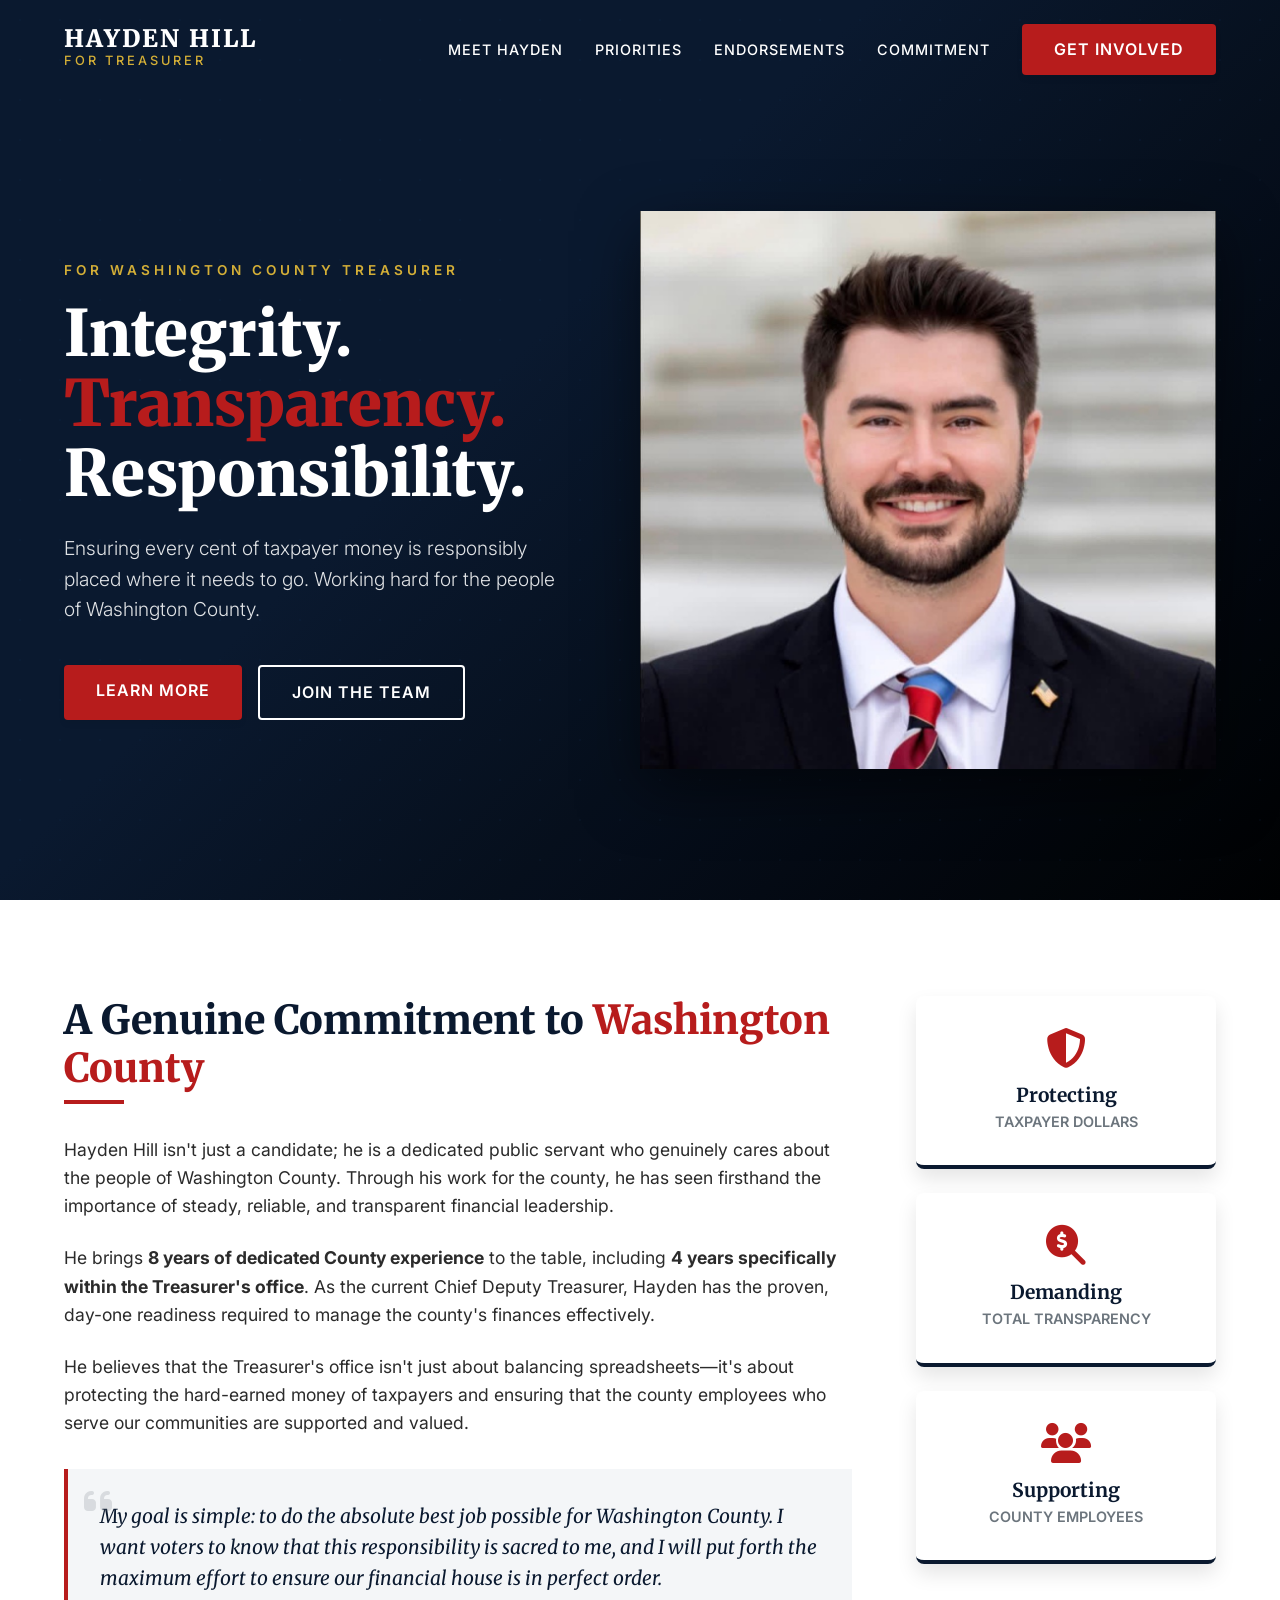
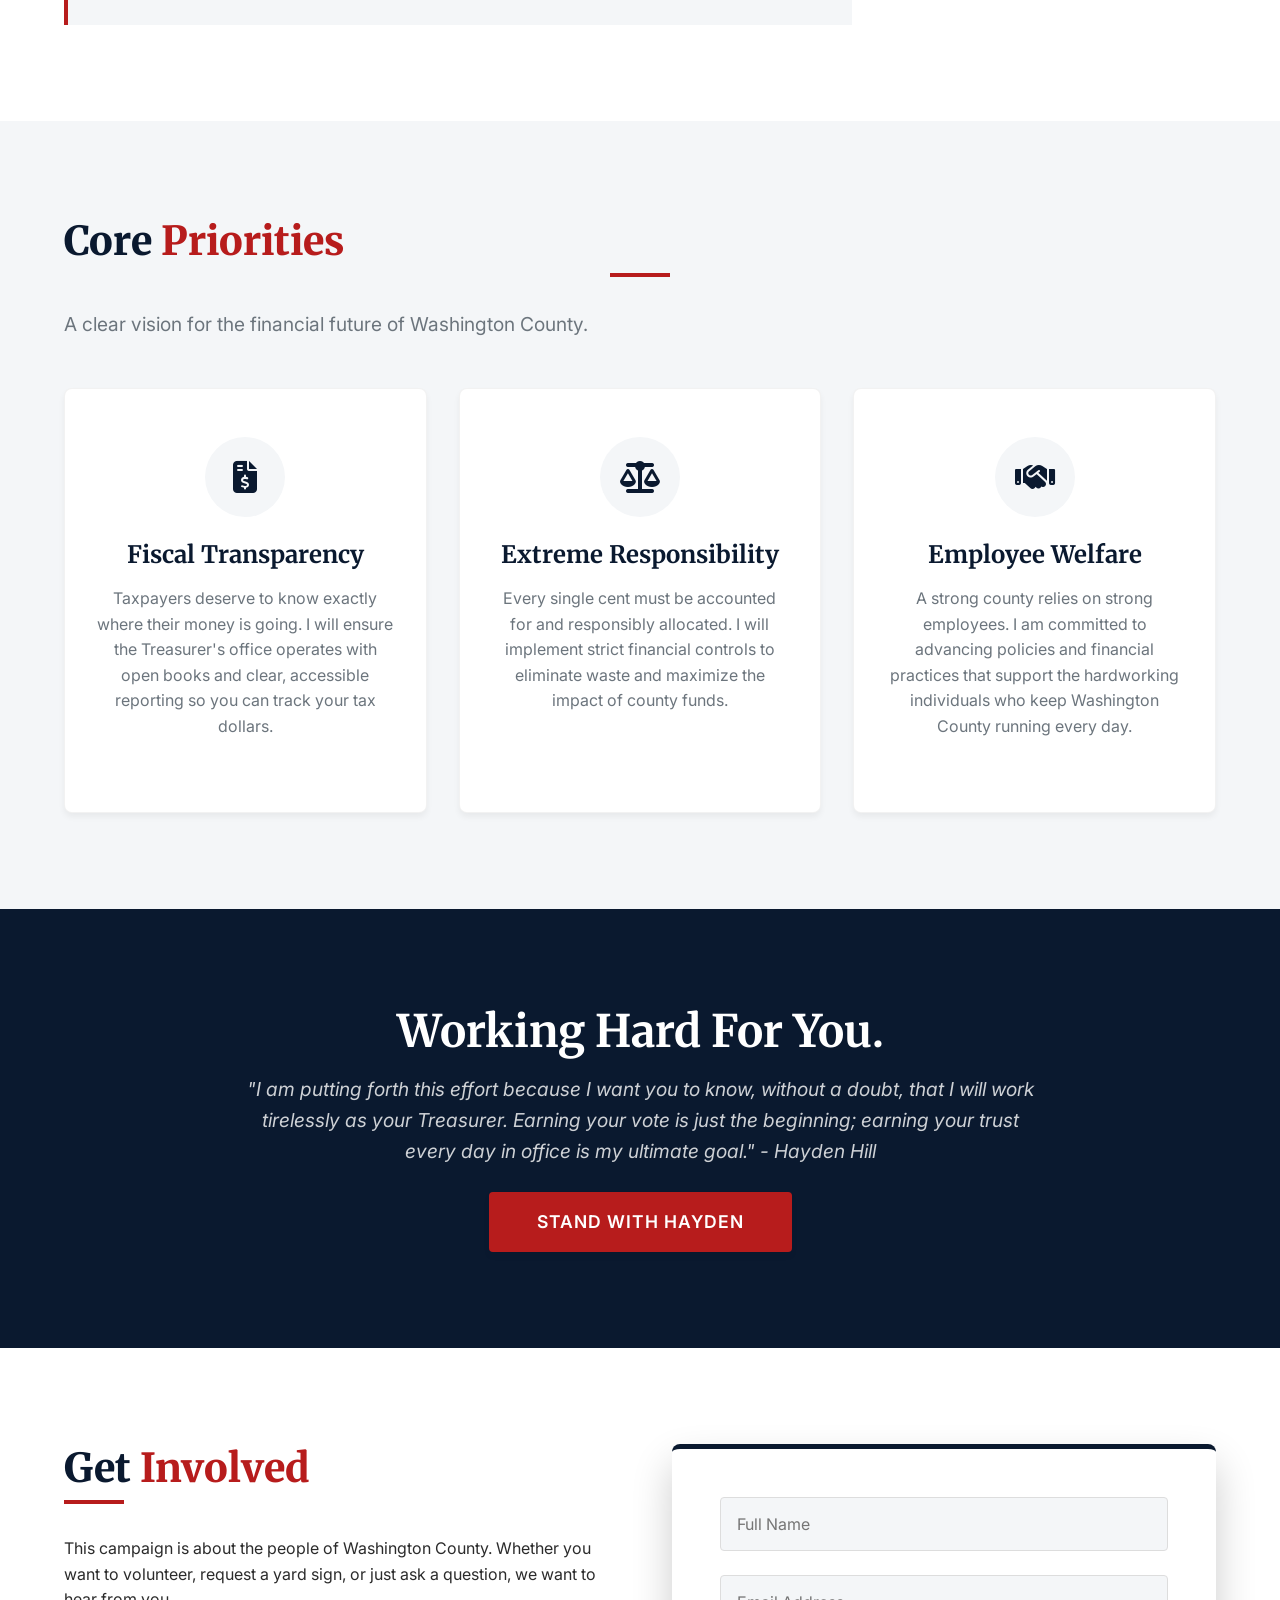
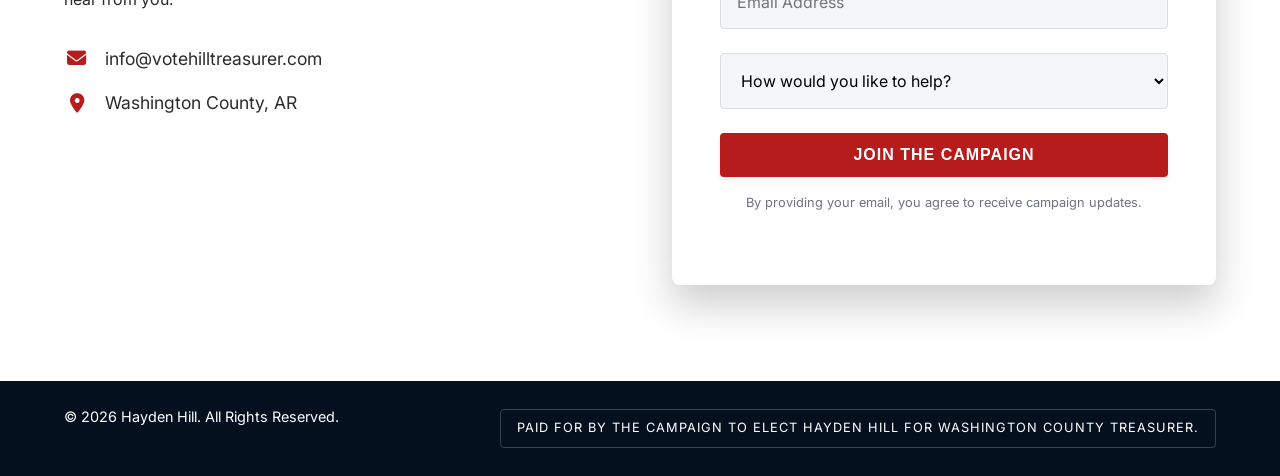
==== commit 37c45c40: "Create empty Endorsements page and add nav link" ====
--- a/Website/index.html
+++ b/Website/index.html
@@ -36,6 +36,7 @@
             <ul class="nav-links">
                 <li><a href="#about" class="nav-link">Meet Hayden</a></li>
                 <li><a href="#priorities" class="nav-link">Priorities</a></li>
+                <li><a href="endorsements.html" class="nav-link">Endorsements</a></li>
                 <li><a href="#commitment" class="nav-link">Commitment</a></li>
                 <li><a href="#contact" class="btn btn-primary nav-btn">Get Involved</a></li>
             </ul>
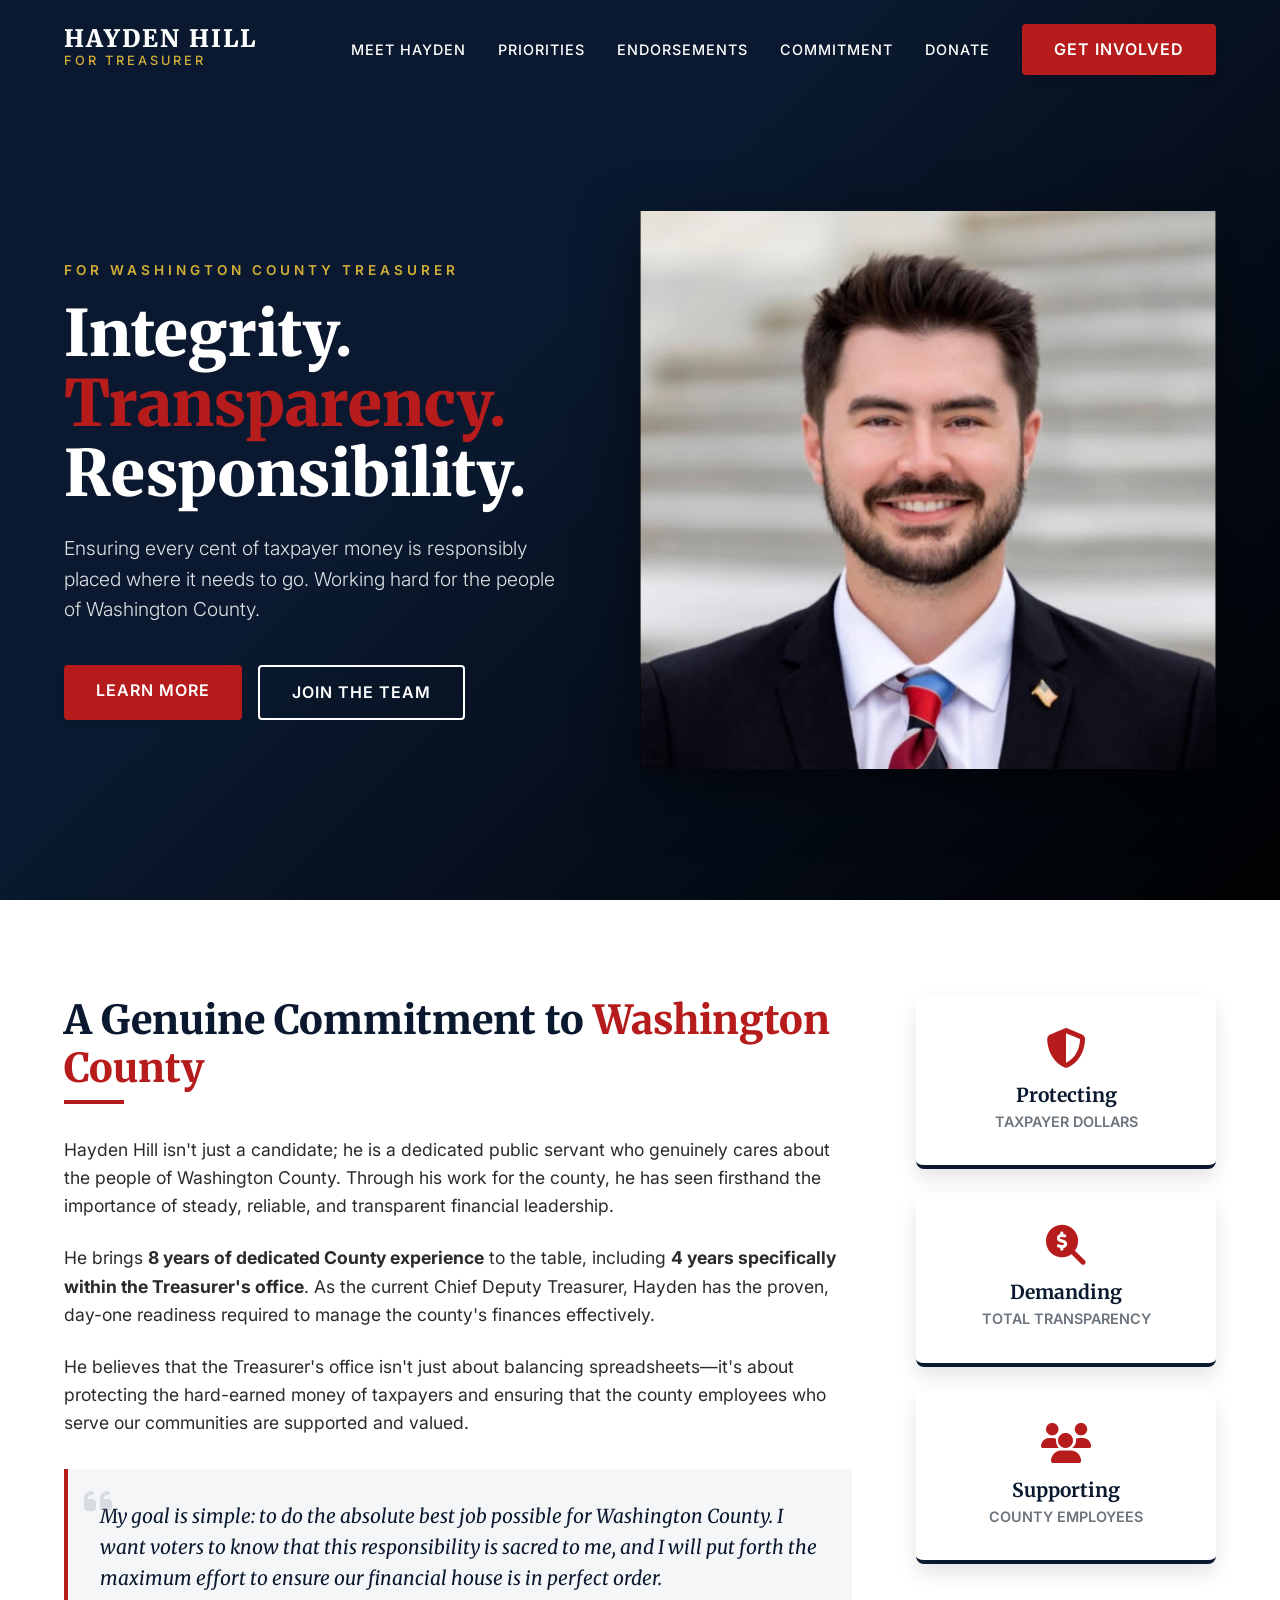
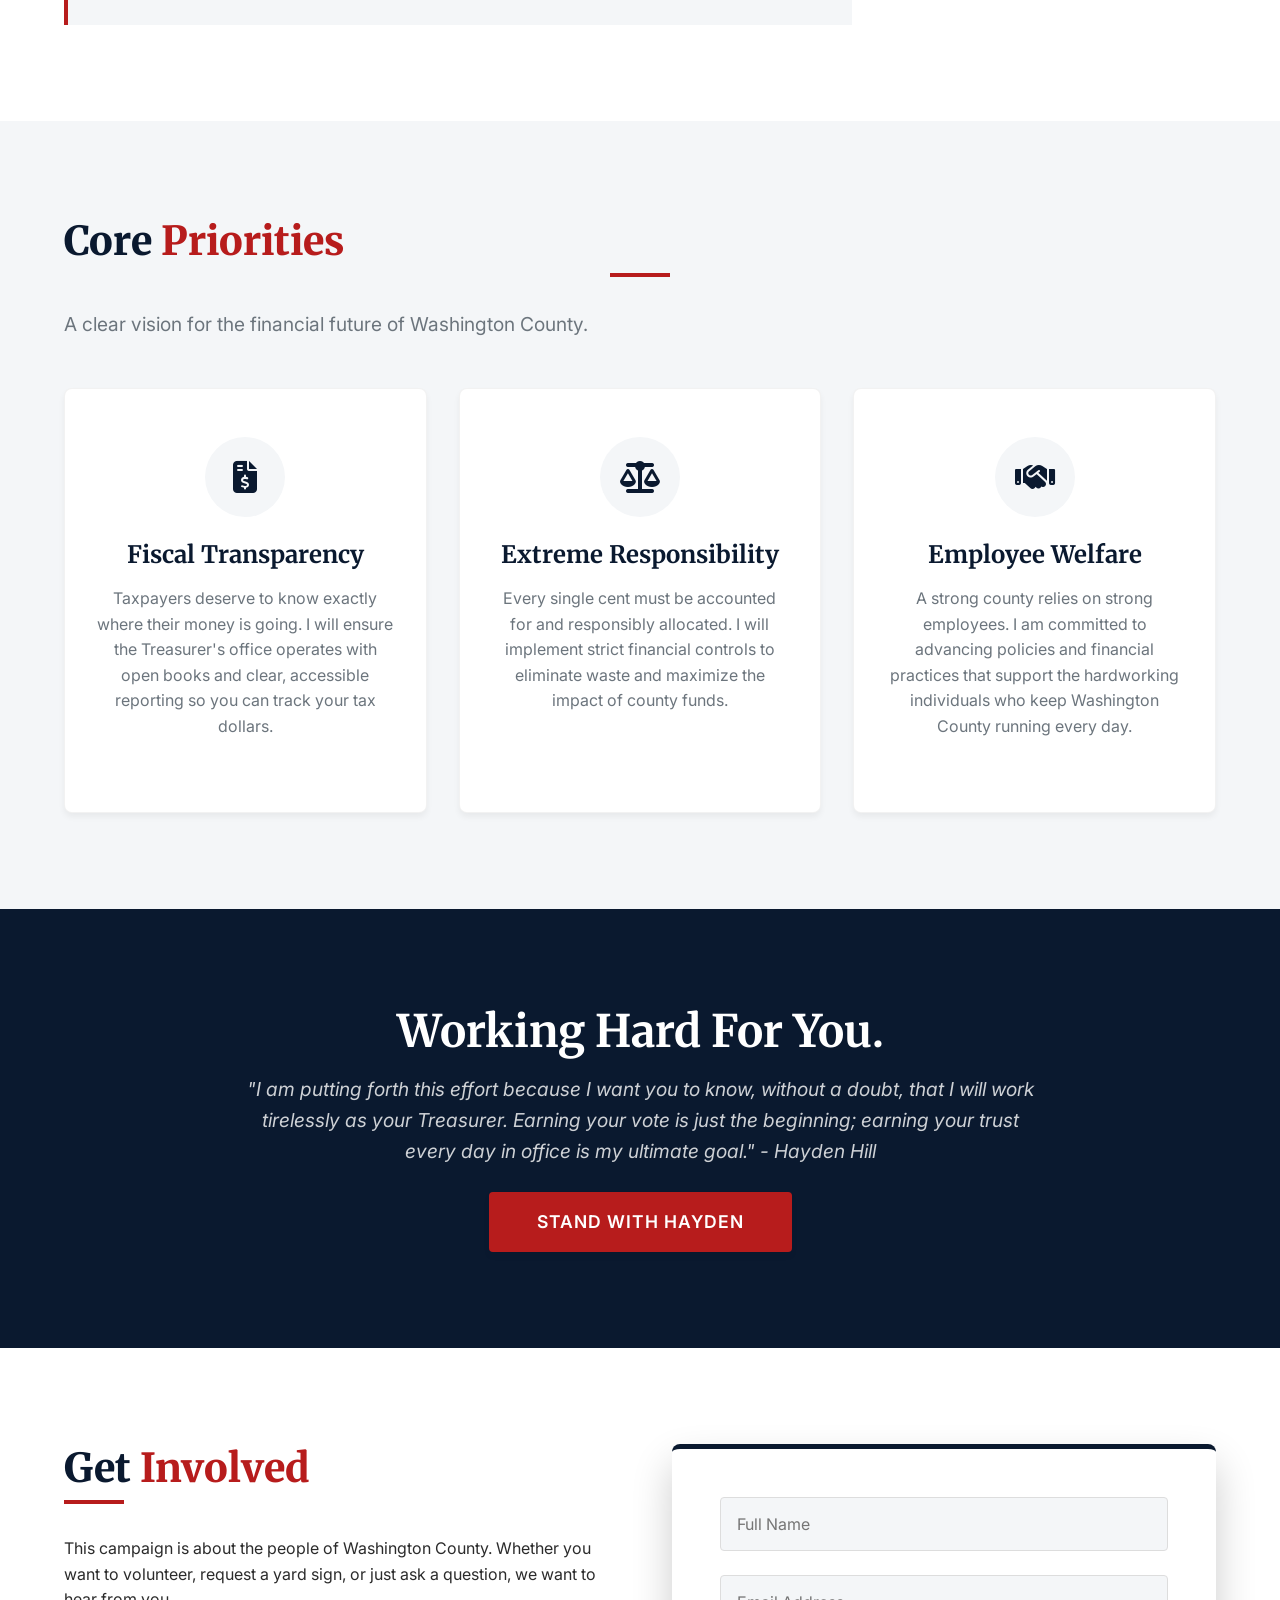
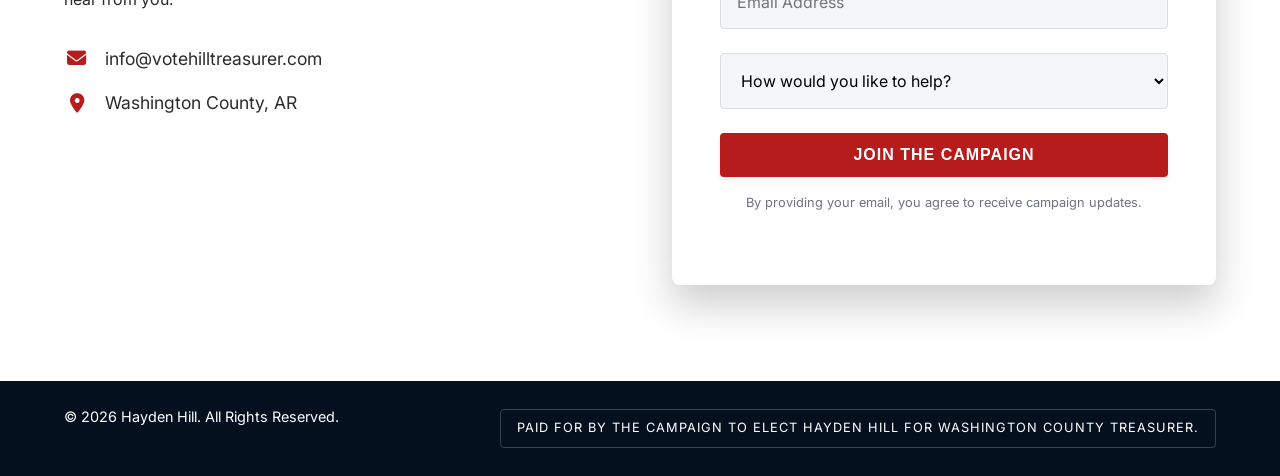
==== commit 02b5afe9: "Create Donations page with WinRed and Anedot placeholders and update nav" ====
--- a/Website/index.html
+++ b/Website/index.html
@@ -38,6 +38,7 @@
                 <li><a href="#priorities" class="nav-link">Priorities</a></li>
                 <li><a href="endorsements.html" class="nav-link">Endorsements</a></li>
                 <li><a href="#commitment" class="nav-link">Commitment</a></li>
+                <li><a href="donations.html" class="nav-link">Donate</a></li>
                 <li><a href="#contact" class="btn btn-primary nav-btn">Get Involved</a></li>
             </ul>
         </div>
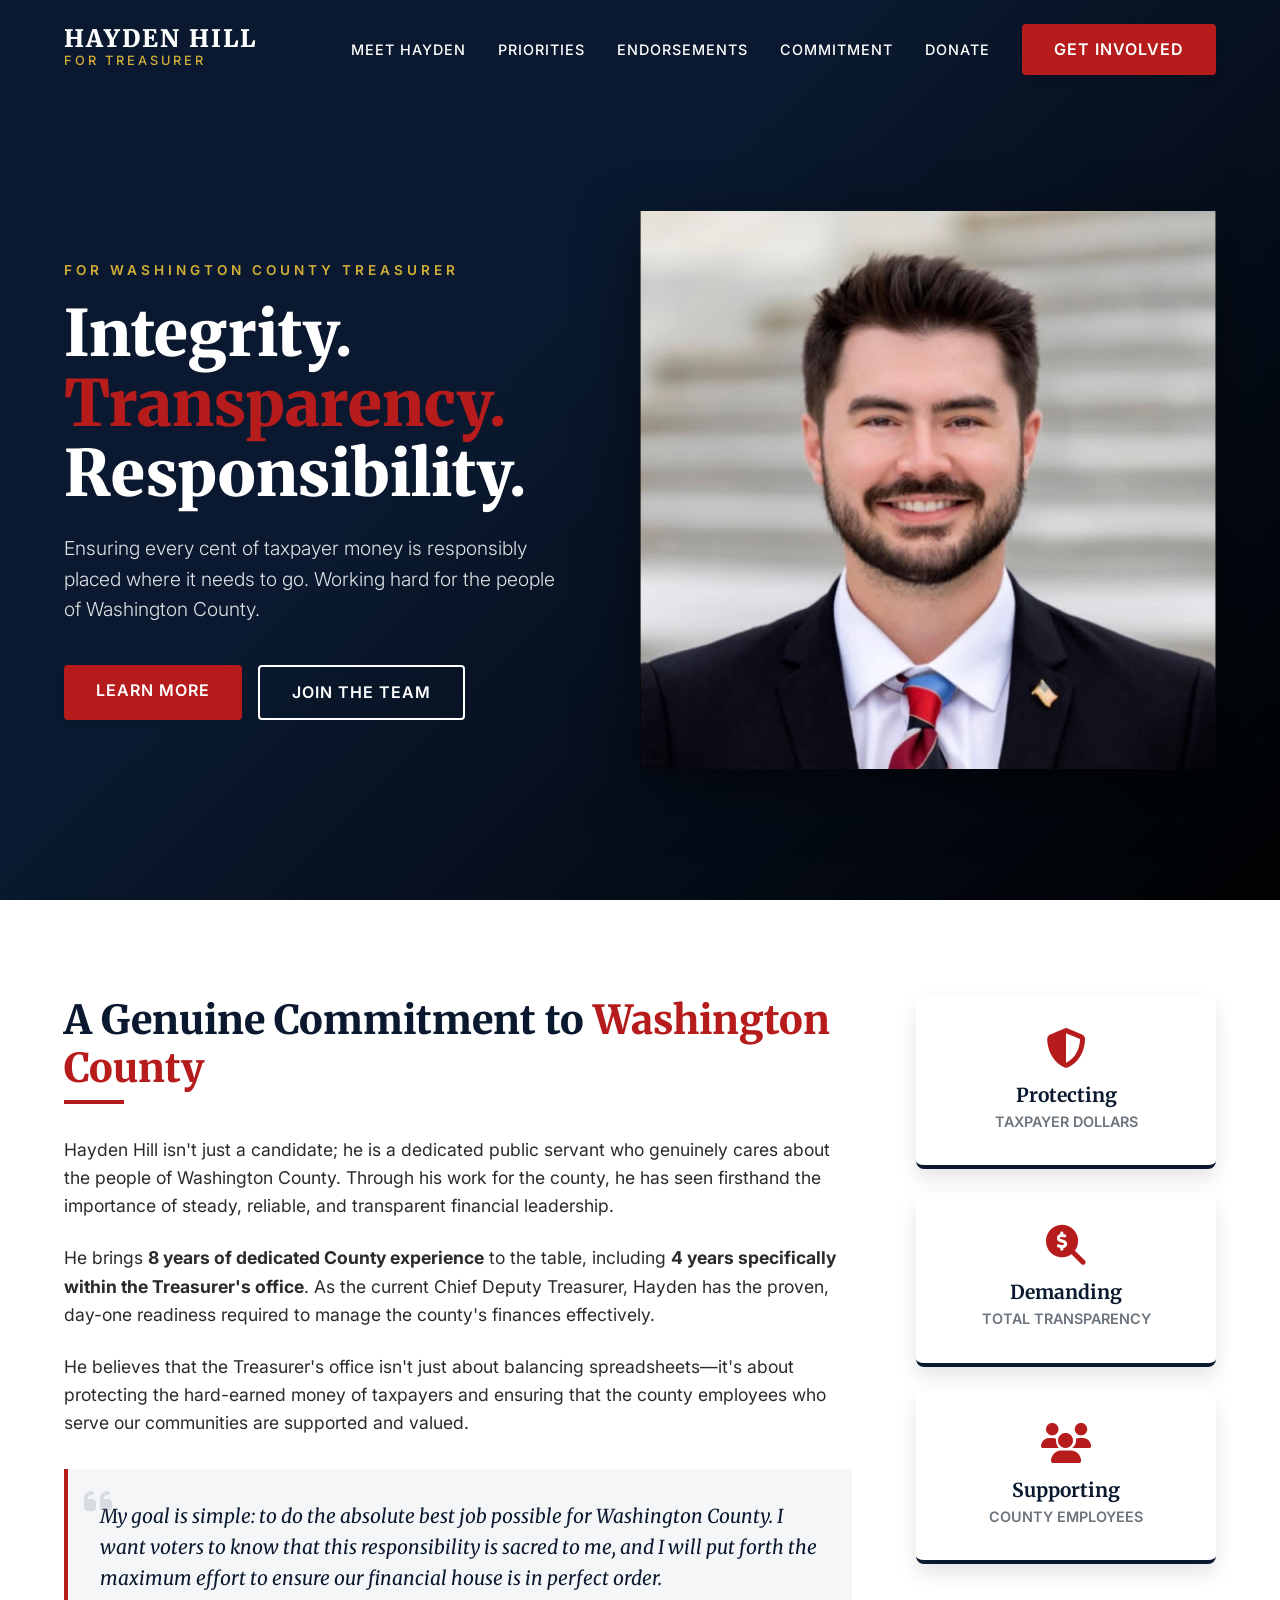
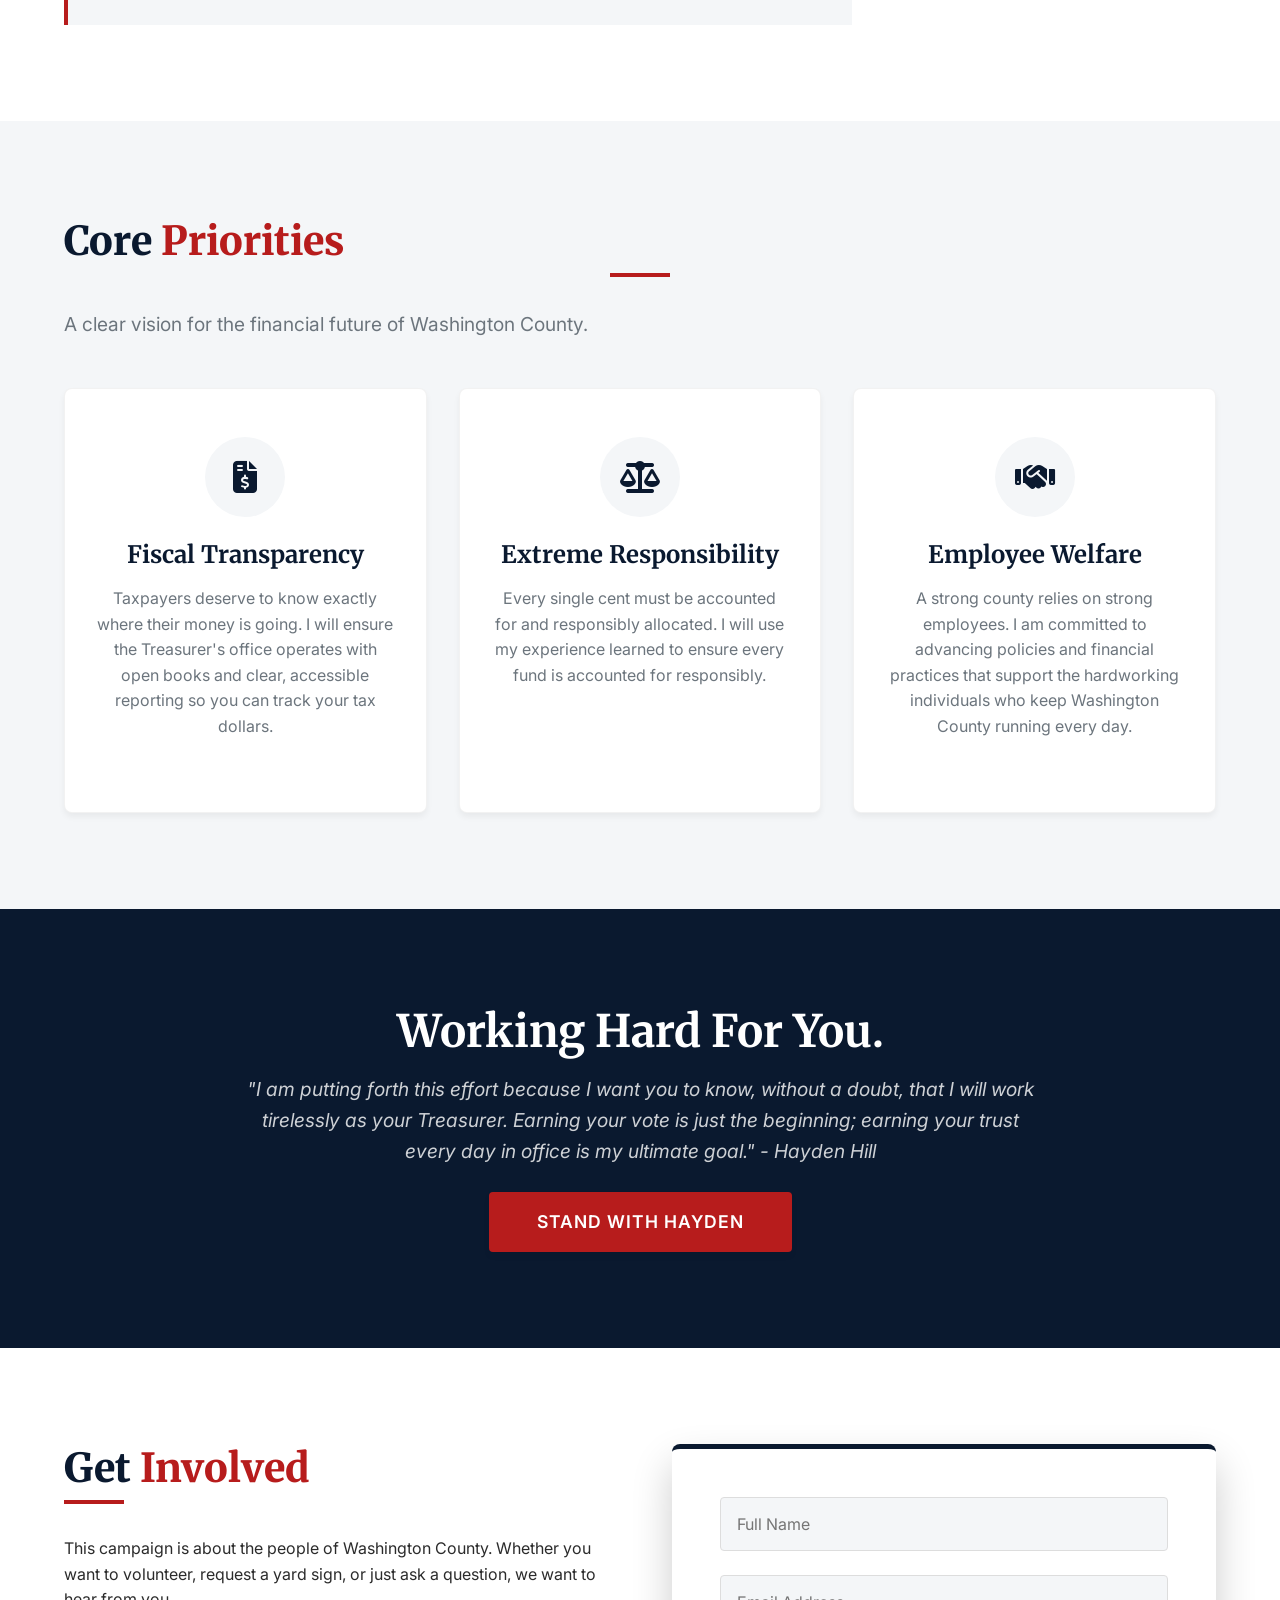
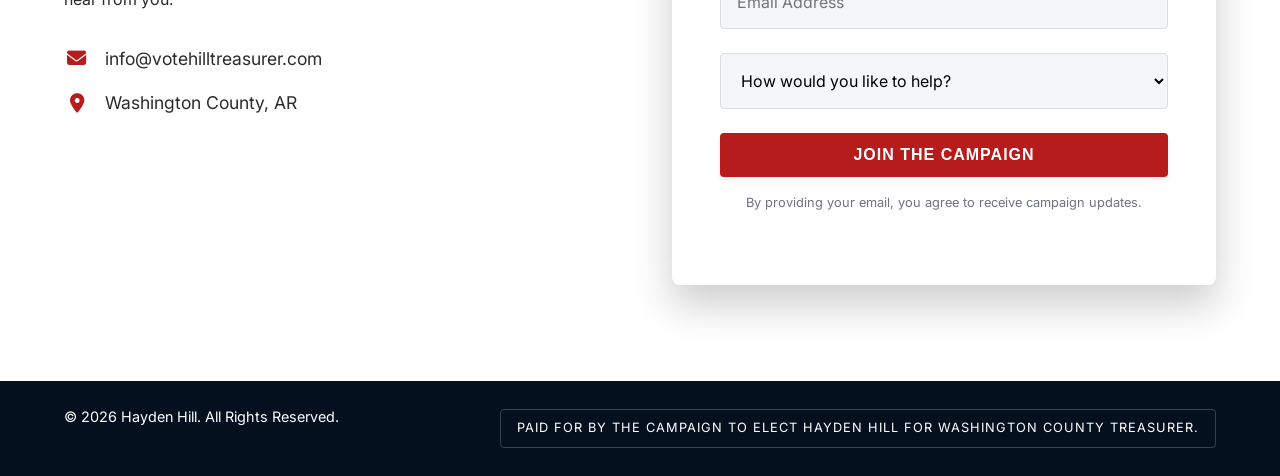
==== commit fbb94699: "Update responsibility wording" ====
--- a/Website/index.html
+++ b/Website/index.html
@@ -121,7 +121,7 @@
                         <i class="fas fa-balance-scale"></i>
                     </div>
                     <h3>Extreme Responsibility</h3>
-                    <p>Every single cent must be accounted for and responsibly allocated. I will implement strict financial controls to eliminate waste and maximize the impact of county funds.</p>
+                    <p>Every single cent must be accounted for and responsibly allocated. I will use my experience learned to ensure every fund is accounted for responsibly.</p>
                 </div>
                 
                 <div class="card" data-animate="fade-up" data-delay="0.3s">
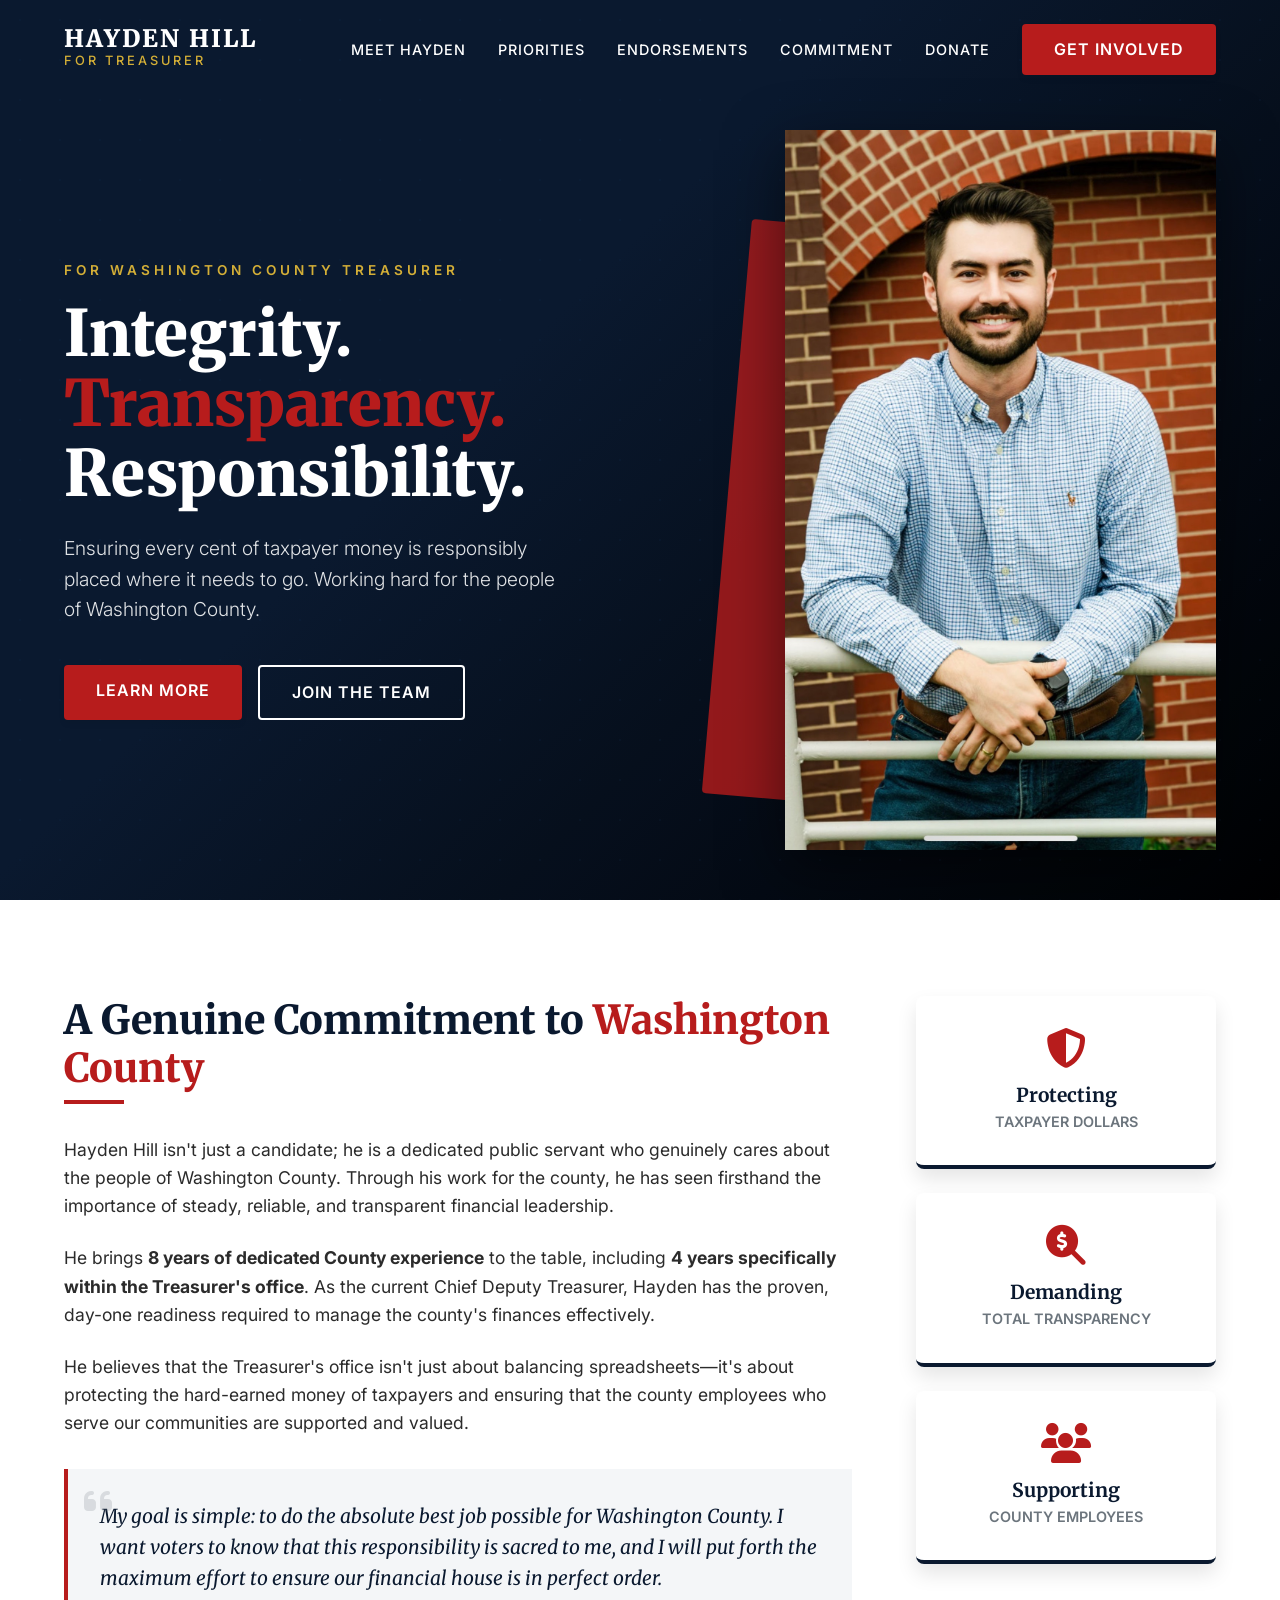
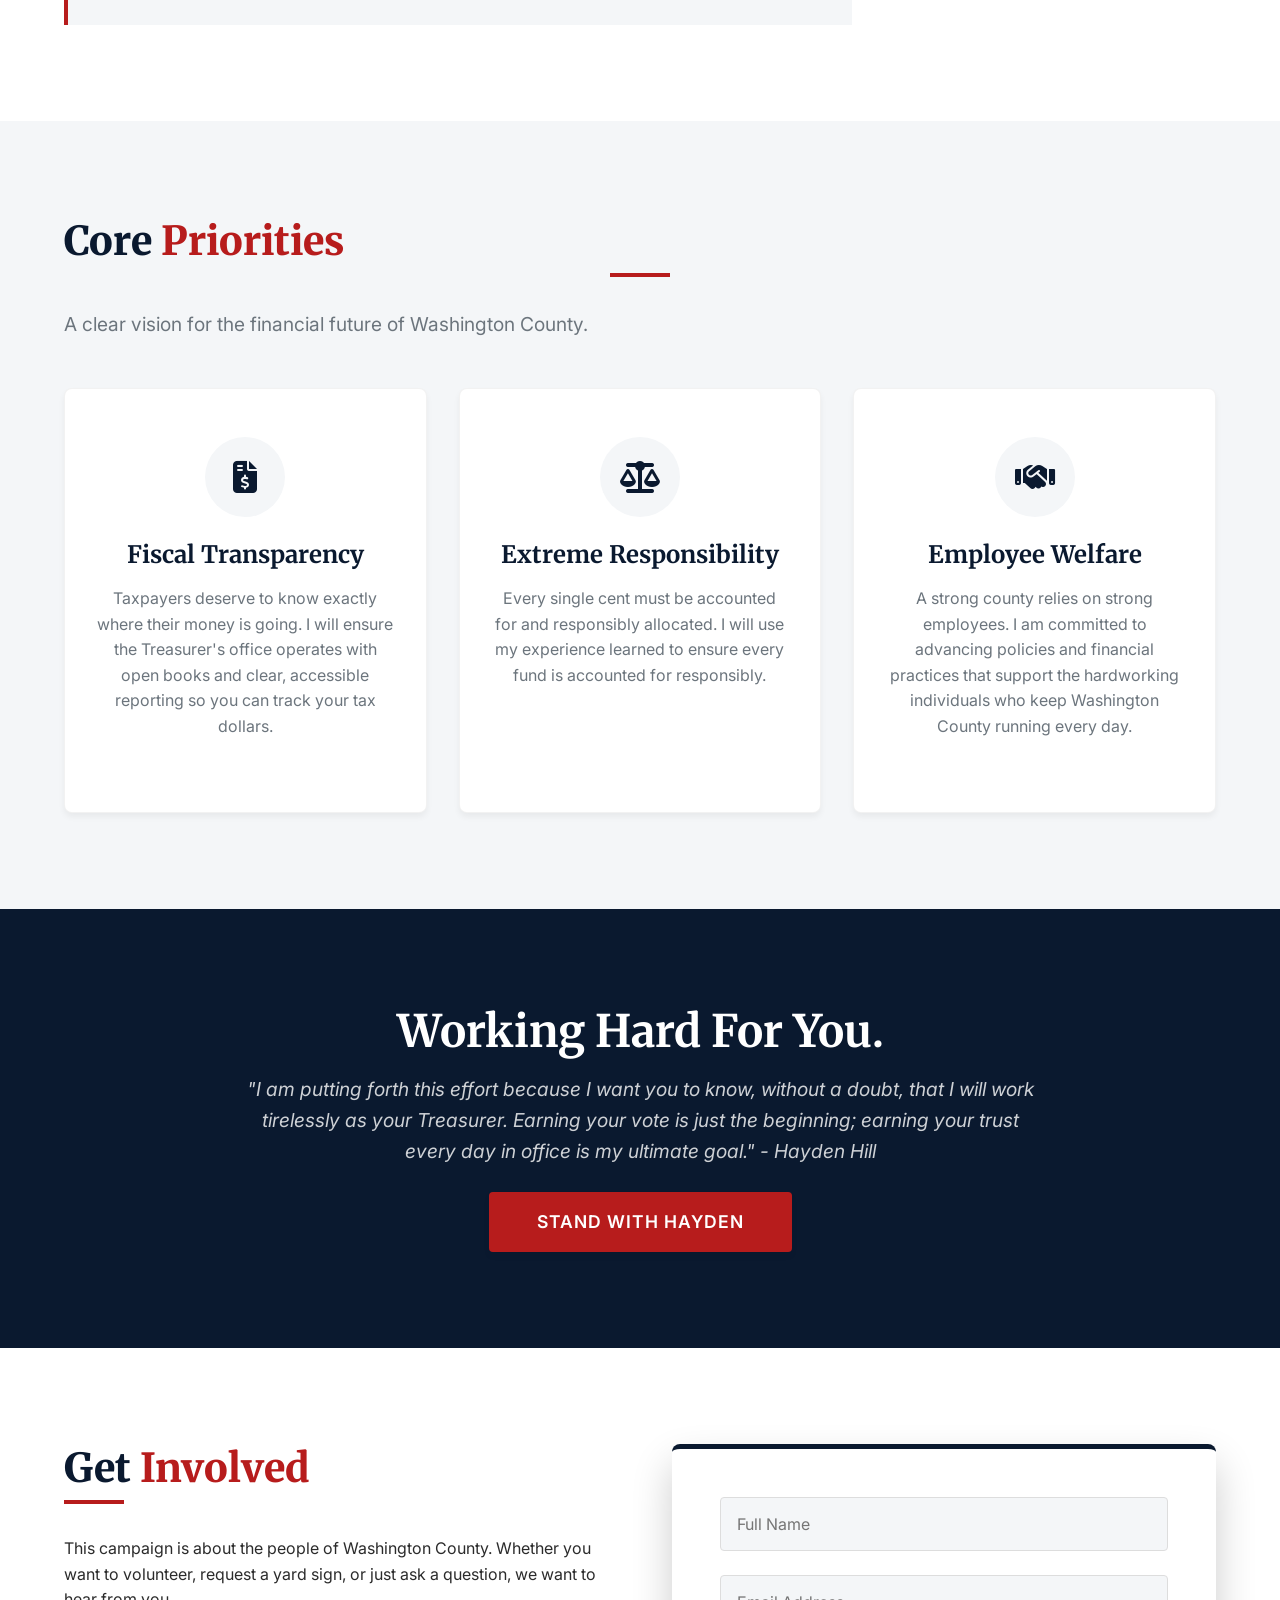
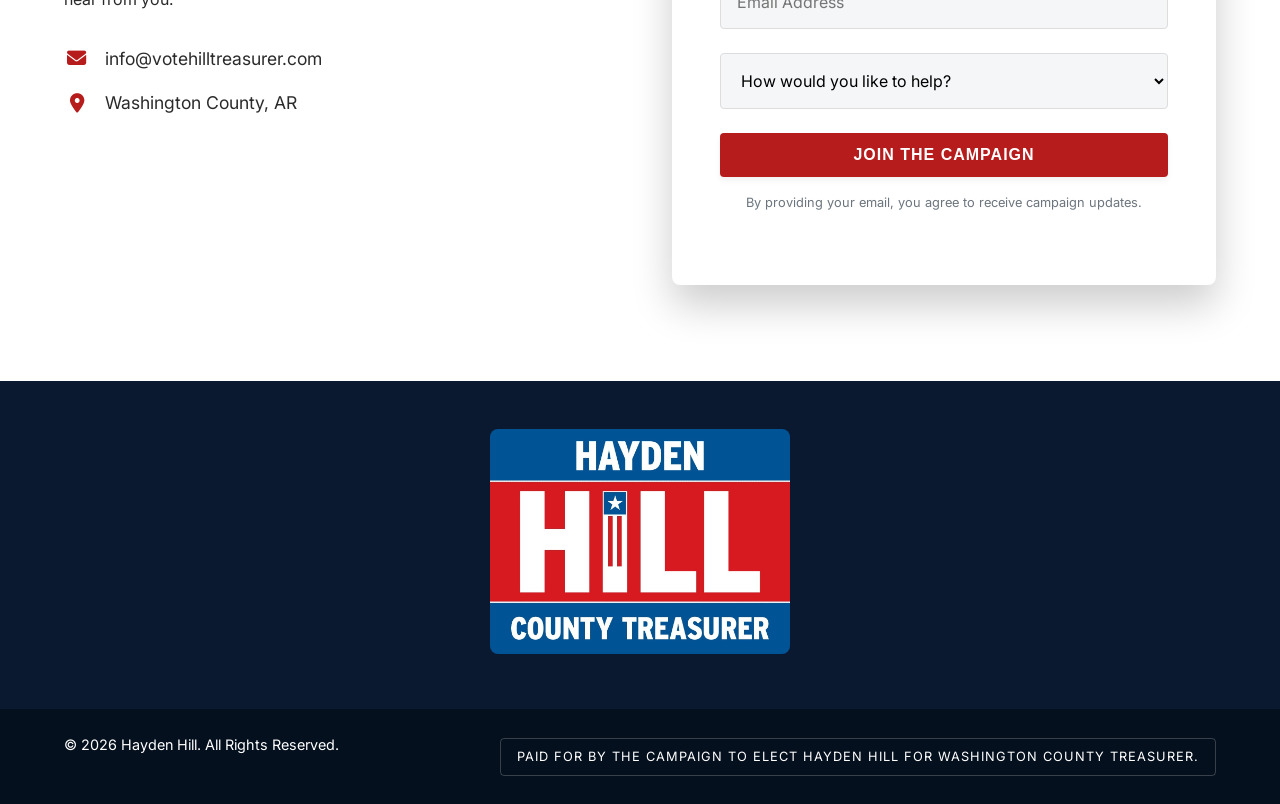
==== commit 49c0cd0d: "Add endorsements, WinRed link, and new campaign images" ====
--- a/Website/index.html
+++ b/Website/index.html
@@ -59,7 +59,7 @@
             </div>
             <div class="hero-image-container" data-animate="fade-left">
                 <div class="image-accent"></div>
-                <img src="HeroShot.JPG" alt="Hayden Hill" class="hero-image">
+                <img src="HaydenHill.jpg" alt="Hayden Hill" class="hero-image">
             </div>
         </div>
     </header>
@@ -193,6 +193,9 @@
 
     <!-- Footer -->
     <footer>
+        <div class="container" style="padding: 3rem 0; text-align: center;">
+            <img src="HaydenHillCountyTreasurer.jpg" alt="Hayden Hill County Treasurer Logo" style="max-width: 300px; width: 100%; border-radius: 8px;">
+        </div>
         <div class="footer-bottom">
             <div class="container footer-flex">
                 <p>&copy; 2026 Hayden Hill. All Rights Reserved.</p>
--- a/Website/style.css
+++ b/Website/style.css
@@ -705,6 +705,41 @@
 [data-animate].is-visible {
     opacity: 1;
     transform: translate(0);
+}
+
+/* ---- ENDORSEMENTS ---- */
+.endorsements-grid {
+    display: grid;
+    grid-template-columns: repeat(auto-fill, minmax(250px, 1fr));
+    gap: 1.5rem;
+    margin-top: 2rem;
+}
+
+.endorsement-item {
+    background-color: var(--bg-light);
+    padding: 1.5rem;
+    border-radius: 8px;
+    border-left: 4px solid var(--primary-red);
+    box-shadow: var(--shadow-sm);
+    transition: var(--transition);
+}
+
+.endorsement-item:hover {
+    transform: translateY(-3px);
+    box-shadow: var(--shadow-md);
+    background-color: var(--bg-white);
+}
+
+.endorsement-name {
+    font-weight: 700;
+    color: var(--primary-blue);
+    font-size: 1.1rem;
+    margin-bottom: 0.2rem;
+}
+
+.endorsement-title {
+    font-size: 0.9rem;
+    color: var(--text-muted);
 }
 
 /* ---- RESPONSIVE DESIGN ---- */
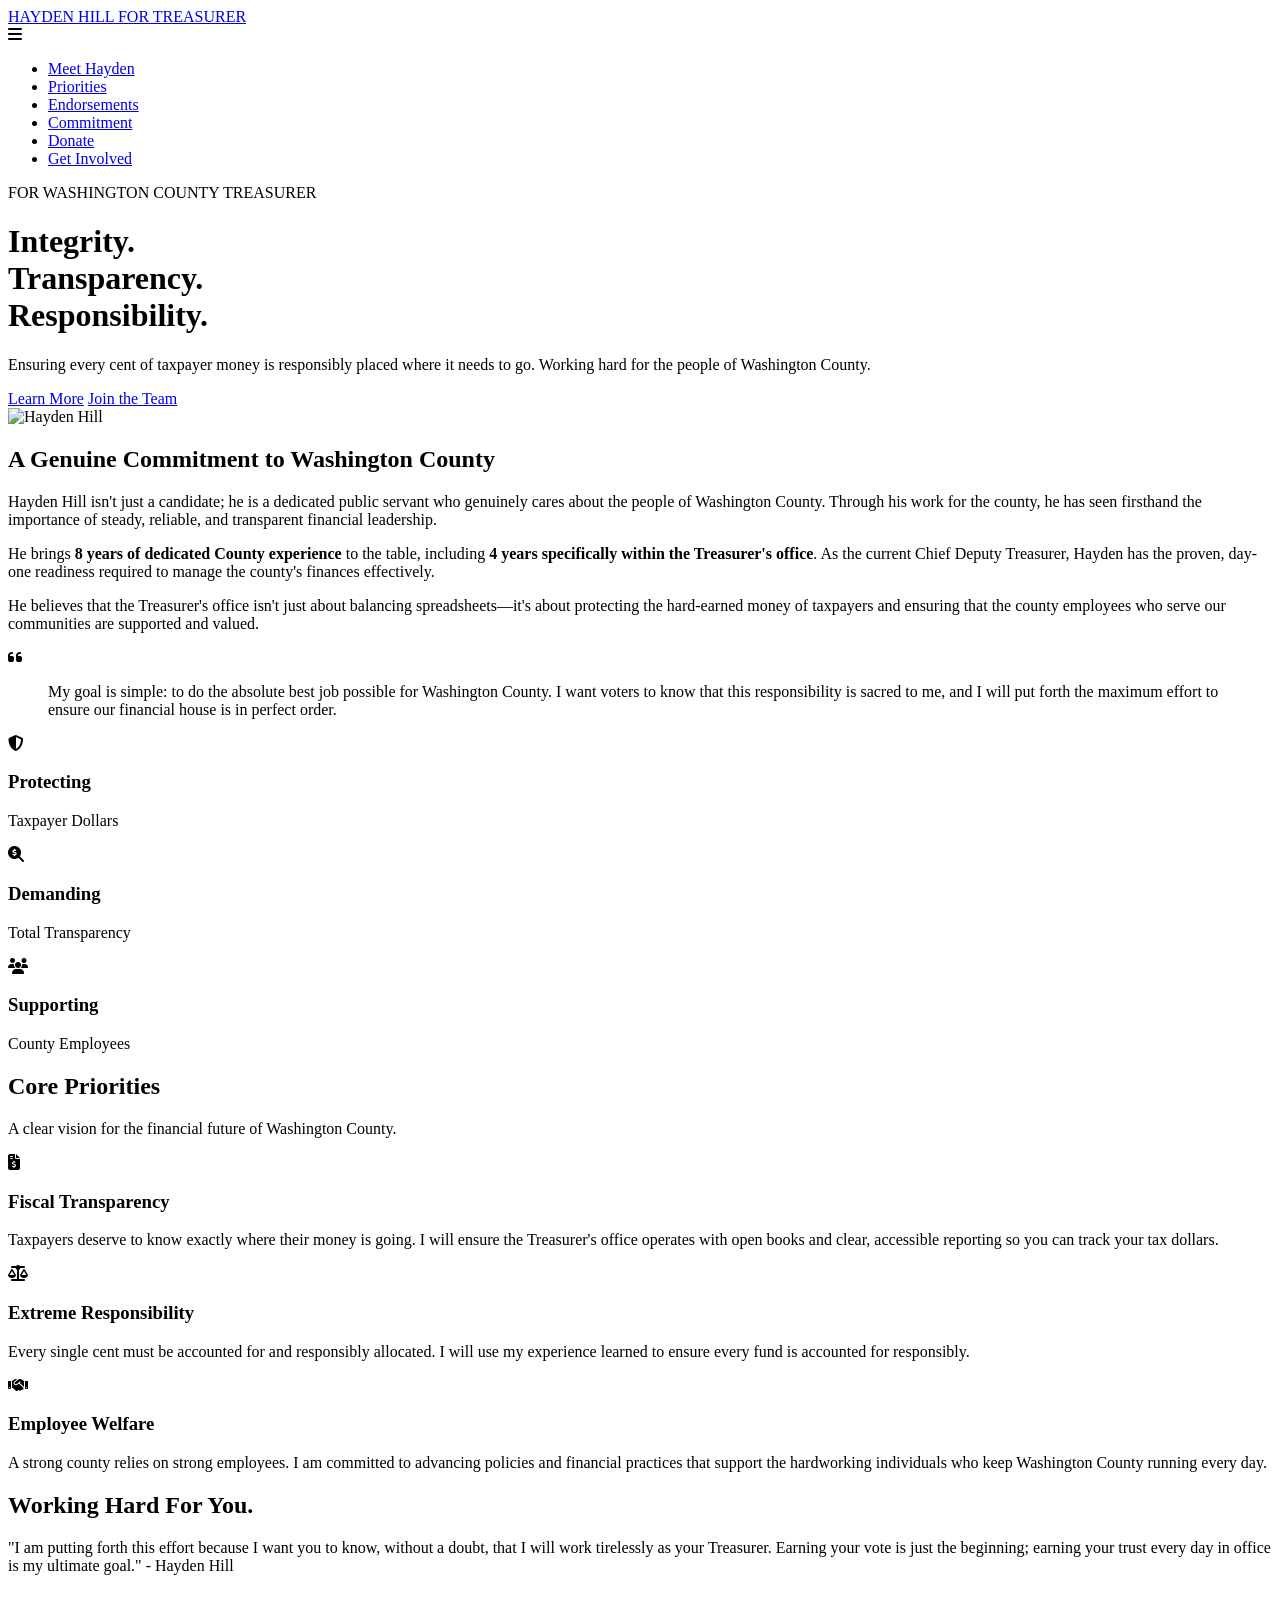
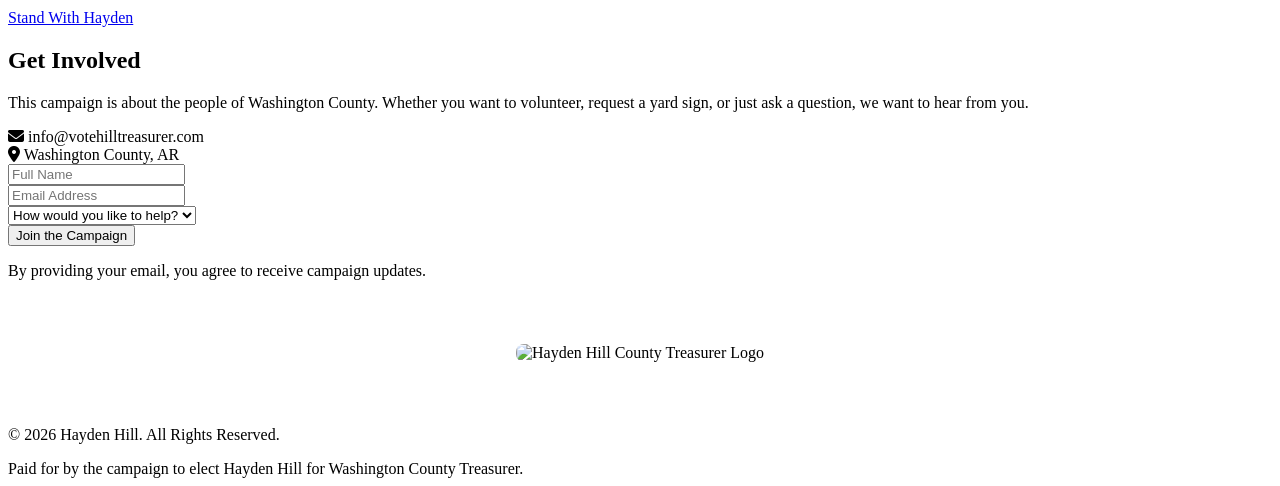
==== commit e5922b90: "Add Google Analytics to website" ====
--- a/Website/index.html
+++ b/Website/index.html
@@ -14,7 +14,15 @@
     <!-- Font Awesome for Icons -->
     <link rel="stylesheet" href="https://cdnjs.cloudflare.com/ajax/libs/font-awesome/6.4.0/css/all.min.css">
     
-    <link rel="stylesheet" href="style.css">
+    <!-- Google tag (gtag.js) -->
+    <script async src="https://www.googletagmanager.com/gtag/js?id=G-6D9ZH63RLL"></script>
+    <script>
+      window.dataLayer = window.dataLayer || [];
+      function gtag(){dataLayer.push(arguments);}
+      gtag('js', new Date());
+
+      gtag('config', 'G-6D9ZH63RLL');
+    </script>
 </head>
 <body>
 
